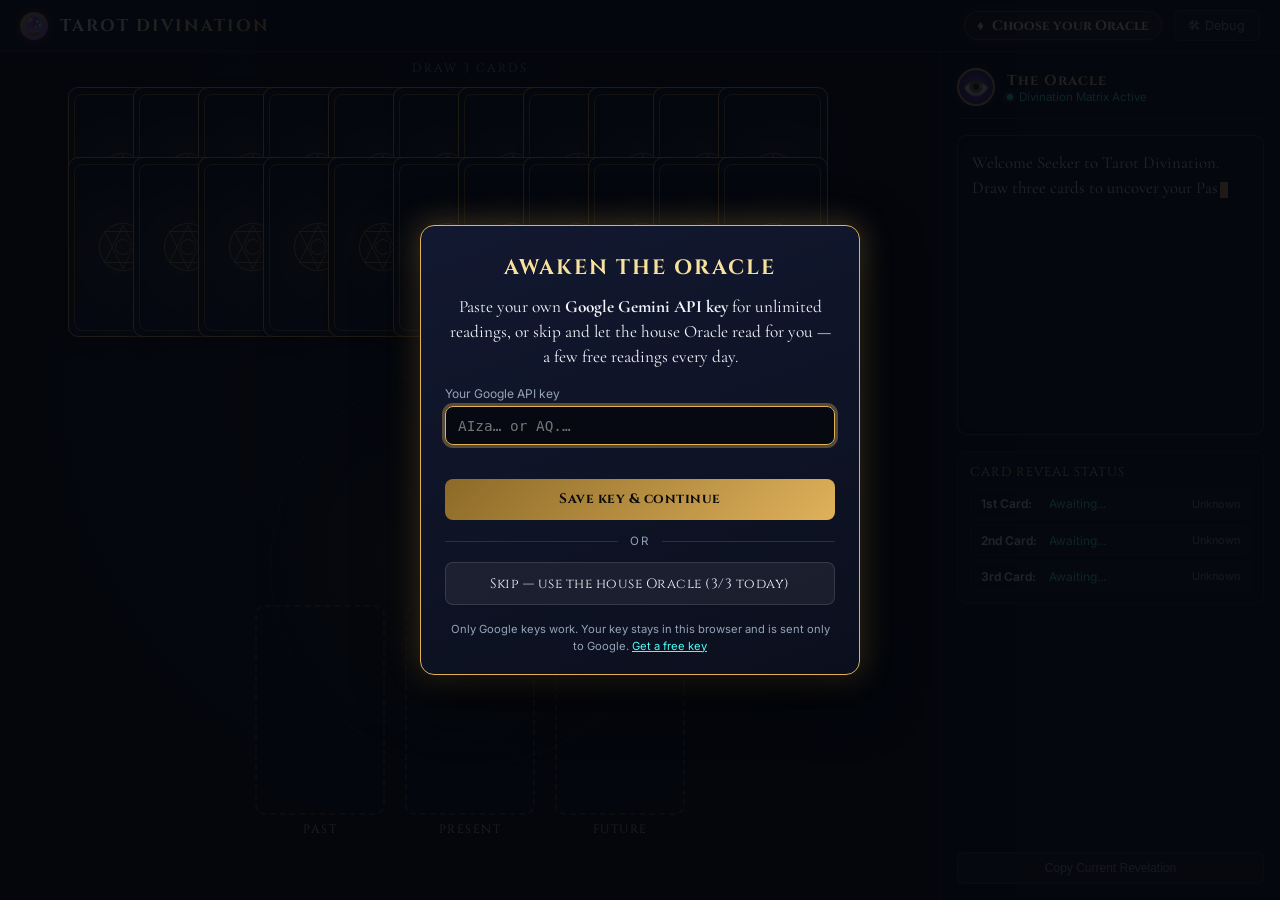
==== tarot/index.html @ 22882858 "v3.0: ask bar, tarot, systems rack" ====
<!DOCTYPE html>
<html lang="en">
<head>
  <meta charset="UTF-8">
  <meta name="viewport" content="width=device-width, initial-scale=1.0">
  <title>Tarot Divination</title>
  <meta name="description" content="A visual-first, cinematic single-player tarot reading web application with 3D card flips and live LLM oracle narration.">

  <!-- Fonts: loaded without blocking first paint (the old CSS @import chained behind the stylesheet) -->
  <link rel="preconnect" href="https://fonts.googleapis.com">
  <link rel="preconnect" href="https://fonts.gstatic.com" crossorigin>
  <link rel="stylesheet" media="print" onload="this.media='all'"
        href="https://fonts.googleapis.com/css2?family=Cinzel:wght@400;600;700&family=Cormorant+Garamond:ital,wght@0,400;0,600;1,400&family=Inter:wght@400;600;700&display=swap">
  <noscript><link rel="stylesheet" href="https://fonts.googleapis.com/css2?family=Cinzel:wght@400;600;700&family=Cormorant+Garamond:ital,wght@0,400;0,600;1,400&family=Inter:wght@400;600;700&display=swap"></noscript>

  <link rel="stylesheet" href="mystic-theme.css">
</head>
<body>

  <div class="app-viewport">

    <!-- ===================================================================
         Top Navigation Header
         (the debug menu button is injected here by debug-menu.js)
         =================================================================== -->
    <header class="top-header">
      <div class="brand-container">
        <img id="header-icon" class="brand-icon" src="assets/icon-tarot.png" alt="" width="28" height="28"
             onerror="this.style.display='none'; this.nextElementSibling.style.display='flex';">
        <div class="brand-icon" style="display:none;">🔮</div>
        <h1 class="brand-title">Tarot Divination</h1>
      </div>

      <div id="header-controls" class="header-controls">
        <button id="access-badge" class="chance-badge" type="button" title="Oracle access settings">
          <span id="access-badge-icon" aria-hidden="true">♦</span>
          <span id="access-badge-text">Choose your Oracle</span>
        </button>
      </div>
    </header>

    <!-- ===================================================================
         Main Split View: Game Stage & Oracle Dialogue Desk
         =================================================================== -->
    <main class="main-layout">

      <!-- Left Column: Interactive Altar & Game Stage -->
      <section id="game-stage-container" class="game-stage-container">

        <!-- Deck Reservoir -->
        <div class="deck-reservoir-section">
          <div id="deck-section-title" class="deck-section-title">DRAW 3 CARDS</div>
          <div id="deck-reservoir-grid" class="deck-reservoir-grid">
            <!-- Rendered dynamically by mystic-controller.js -->
          </div>
        </div>

        <!-- Center Playground (Stage Focus) -->
        <div id="playground-stage" class="playground-stage">
          <div class="playground-aura-ring"></div>

          <!-- Local Instant Description Bubble ($0 API Cost) -->
          <div id="card-desc-bubble" class="card-desc-bubble">
            <div id="bubble-card-name" class="bubble-card-name">The Magician</div>
            <div id="bubble-orientation" class="bubble-orientation">Upright</div>
            <div id="bubble-meaning" class="bubble-meaning">"Manifestation, willpower, mastery."</div>
          </div>
        </div>

        <!-- Timeline Dock (Past, Present, Future) -->
        <div class="timeline-dock-section">
          <div class="dock-slots-container">

            <div id="slot-past" class="dock-slot" data-label="Past">
              <div class="slot-label">Past</div>
            </div>

            <div id="slot-present" class="dock-slot" data-label="Present">
              <div class="slot-label">Present</div>
            </div>

            <div id="slot-future" class="dock-slot" data-label="Future">
              <div class="slot-label">Future</div>
            </div>

          </div>
        </div>

      </section>

      <!-- Right Column: Oracle Dialogue Desk (Visual Novel Side Panel) -->
      <aside class="oracle-sidebar">

        <div class="oracle-header">
          <img id="oracle-icon" class="oracle-avatar" src="assets/icon-oracle.png" alt="" width="38" height="38"
               onerror="this.style.display='none'; this.nextElementSibling.style.display='flex';">
          <div class="oracle-avatar" style="display:none;">👁️</div>
          <div class="oracle-speaker-info">
            <div class="oracle-name">The Oracle</div>
            <div class="oracle-status">
              <span class="status-dot"></span> Divination Matrix Active
            </div>
          </div>
        </div>

        <!-- Visual Novel Dialogue Window -->
        <div class="dialogue-box-container" title="Click to skip the typing">
          <div id="dialogue-text" class="dialogue-text" aria-live="polite">
            Welcome Seeker. Draw three cards to reveal your Past, Present, and Future timeline.
          </div>

          <div id="dialogue-loading-spinner" class="dialogue-loading-spinner" style="display: none;">
            <div class="spinner-icon"></div>
            <span>The Oracle is weaving your timeline...</span>
          </div>
        </div>

        <!-- 3-Card Reveal Status -->
        <div class="reveal-status-section">
          <div class="reveal-status-title">Card Reveal Status</div>
          <div id="reveal-status-list" class="reveal-status-list">
            <div class="reveal-status-item">
              <span class="reveal-label">1st Card:</span>
              <span id="reveal-1-status" class="reveal-value">Awaiting...</span>
              <span id="reveal-1-state" class="reveal-state">Unknown</span>
            </div>
            <div class="reveal-status-item">
              <span class="reveal-label">2nd Card:</span>
              <span id="reveal-2-status" class="reveal-value">Awaiting...</span>
              <span id="reveal-2-state" class="reveal-state">Unknown</span>
            </div>
            <div class="reveal-status-item">
              <span class="reveal-label">3rd Card:</span>
              <span id="reveal-3-status" class="reveal-value">Awaiting...</span>
              <span id="reveal-3-state" class="reveal-state">Unknown</span>
            </div>
          </div>
        </div>

        <!-- Footer Action Buttons -->
        <div class="sidebar-footer-controls">
          <button id="reread-btn" class="footer-action-btn" hidden>
            Read the Revelation Again
          </button>
          <button id="copy-revelation-btn" class="footer-action-btn">
            Copy Current Revelation
          </button>
        </div>

      </aside>

    </main>

  </div>

  <!-- ===================================================================
       Oracle Access prompt (own Google key, or skip to daily tokens)
       =================================================================== -->
  <div id="access-modal" class="access-modal" hidden role="dialog" aria-modal="true" aria-labelledby="access-title">
    <div class="access-card">
      <button id="access-close-btn" class="access-close" type="button" aria-label="Close" hidden>×</button>

      <h2 id="access-title" class="access-title">Awaken the Oracle</h2>
      <p id="access-reason" class="access-reason" hidden></p>
      <p class="access-lead">
        Paste your own <strong>Google Gemini API key</strong> for unlimited readings,
        or skip and let the house Oracle read for you — a few free readings every day.
      </p>

      <div id="access-saved-row" class="access-saved" hidden>
        <span id="access-saved-text"></span>
        <button id="access-forget-btn" class="access-link" type="button">Remove key</button>
      </div>

      <label class="access-label" for="access-key-input">Your Google API key</label>
      <input id="access-key-input" class="access-input" type="password" autocomplete="off"
             spellcheck="false" placeholder="AIza… or AQ.…" aria-describedby="access-key-msg">
      <div id="access-key-msg" class="access-msg" role="status"></div>

      <button id="access-save-btn" class="access-btn primary" type="button">Save key &amp; continue</button>

      <div class="access-or"><span>or</span></div>

      <button id="access-skip-btn" class="access-btn" type="button">
        <span id="access-skip-label">Skip — use the house Oracle</span>
      </button>
      <button id="access-local-btn" class="access-link center" type="button" hidden>Play without the AI Oracle (basic readings)</button>

      <p class="access-fine">
        Only Google keys work. Your key stays in this browser and is sent only to Google.
        <a href="https://aistudio.google.com/apikey" target="_blank" rel="noopener noreferrer">Get a free key</a>
      </p>
    </div>
  </div>

  <!-- The Seeker's question: pops up in the middle of the screen after the first card, then withdraws -->
  <div id="ask-overlay" class="ask-overlay" hidden>
  <section id="ask-panel" class="ask-panel" hidden aria-labelledby="ask-title">
    <div id="ask-title" class="ask-title">Whisper your question</div>
    <div id="ask-chips" class="ask-chips" role="radiogroup" aria-label="What is your question about?"></div>
    <div id="ask-hint" class="ask-hint">Choose the path your question follows.</div>
    <input id="ask-input" class="ask-input" type="text" autocomplete="off" spellcheck="false"
           placeholder="Optional: ask in your own words (any language)">
    <label class="ask-lang-row" for="ask-lang">
        <span>Reading language</span>
        <select id="ask-lang" class="ask-select"></select>
      </label>
      <div class="ask-actions">
      <span id="ask-count" class="ask-count" aria-hidden="true"></span>
      <button id="ask-skip" class="access-link" type="button">Skip: general reading</button>
      <button id="ask-submit" class="ask-submit" type="button" disabled>Ask the Oracle</button>
    </div>
  </section>
  </div>

  <!-- The full revelation: written across the middle of the screen; click to go back once it has been fully revealed -->
  <div id="revelation-overlay" class="revelation-overlay" hidden role="dialog" aria-modal="true" aria-labelledby="revelation-title" tabindex="-1">
    <div class="revelation-inner">
      <div id="revelation-title" class="revelation-title">The Oracle Speaks</div>
      <div id="revelation-cards" class="revelation-cards"></div>
      <div class="revelation-ornament" aria-hidden="true"><span></span><i>✦</i><span></span></div>
      <div id="revelation-scroll" class="revelation-scroll">
        <p id="revelation-text" class="revelation-text"></p>
      </div>
      <div id="revelation-note" class="revelation-note"></div>
      <div id="revelation-hint" class="revelation-hint" aria-live="polite">Click to go back</div>
    </div>
  </div>

  <!-- Load Module Scripts in Architectural Sequence -->
  <script src="config.js"></script>
  <script src="tarot-data.js"></script>
  <script src="backend.js"></script>
  <script src="oracle-access.js"></script>
  <script src="mystic-controller.js"></script>
  <!-- Debug menu: delete this line (and debug-menu.js) to remove it -->
  <script src="debug-menu.js"></script>
</body>
</html>
---- tarot/mystic-theme.css ----
/* ==========================================================================
   Mystic Tarot Matrix — Master Styling & Animation Architecture
   Visual-First Cosmic Glassmorphism & 3D Card Dynamics
   ========================================================================== */

:root {
  /* Color Palette */
  --bg-deep: #080a10;
  --bg-surface: #0e1220;
  --bg-card: rgba(18, 23, 40, 0.75);
  --gold-main: #dfb15b;
  --gold-light: #f7e19d;
  --gold-dark: #8c6a27;
  --gold-glow: rgba(223, 177, 91, 0.35);
  --cyan-neon: #4efaf5;
  --cyan-glow: rgba(78, 250, 245, 0.3);
  --purple-aura: #8b5cf6;
  --purple-glow: rgba(139, 92, 246, 0.3);
  --slate-border: rgba(255, 255, 255, 0.12);
  --text-main: #f1f5f9;
  --text-muted: #94a3b8;
  --danger: #ef4444;
  --success: #10b981;

  /* Typography */
  --font-title: 'Cinzel', serif;
  --font-novel: 'Cormorant Garamond', serif;
  --font-tech: 'Inter', sans-serif;

  /* Dimensions & Spacing */
  --card-width: 110px;
  --card-height: 180px;
  --card-radius: 10px;
  --header-height: 52px;

  /* Card sizes: hero = the card being revealed, dock = card resting in its slot */
  --hero-h: clamp(220px, 34vh, 340px);
  --hero-w: calc(var(--hero-h) * 0.611);
  --dock-w: 94px;
  --dock-h: 153px;

  /* Card-back ornament as one shared image (was an inline <svg> + drop-shadow per card) */
  --card-back-art: url("data:image/svg+xml;utf8,%3Csvg xmlns='http://www.w3.org/2000/svg' viewBox='0 0 100 100' fill='none' stroke='%23dfb15b' stroke-width='1.2'%3E%3Ccircle cx='50' cy='50' r='38'/%3E%3Cpolygon points='50,15 80,75 20,75'/%3E%3Cpolygon points='50,85 80,25 20,25'/%3E%3Ccircle cx='50' cy='50' r='12'/%3E%3C/svg%3E");
}

/* --------------------------------------------------------------------------
   Global Resets & Layout Baseline
   -------------------------------------------------------------------------- */

* {
  box-sizing: border-box;
  margin: 0;
  padding: 0;
  user-select: none;
  -webkit-user-select: none;
}

html, body {
  width: 100%;
  height: 100%;
  overflow-x: hidden;
  background-color: var(--bg-deep);
  color: var(--text-main);
  font-family: var(--font-tech);
}

/* Fixed backdrop on its own layer (background-attachment:fixed repainted on every scroll/frame) */
body::before {
  content: '';
  position: fixed;
  inset: 0;
  z-index: -1;
  pointer-events: none;
  background-image:
    radial-gradient(circle at 50% 15%, rgba(139, 92, 246, 0.15) 0%, transparent 60%),
    radial-gradient(circle at 85% 85%, rgba(78, 250, 245, 0.08) 0%, transparent 50%),
    radial-gradient(circle at 15% 75%, rgba(223, 177, 91, 0.08) 0%, transparent 50%);
}

body.modal-open .app-viewport { pointer-events: none; }

/* Custom Scrollbars */
::-webkit-scrollbar {
  width: 6px;
  height: 6px;
}
::-webkit-scrollbar-track {
  background: rgba(8, 10, 16, 0.8);
}
::-webkit-scrollbar-thumb {
  background: var(--gold-dark);
  border-radius: 3px;
}
::-webkit-scrollbar-thumb:hover {
  background: var(--gold-main);
}

/* --------------------------------------------------------------------------
   App Container & Header
   -------------------------------------------------------------------------- */

.app-viewport {
  display: flex;
  flex-direction: column;
  min-height: 100vh;
  position: relative;
}

.top-header {
  height: var(--header-height);
  padding: 0 1.25rem;
  background: rgba(12, 16, 28, 0.97);
  border-bottom: 1px solid var(--slate-border);
  display: flex;
  align-items: center;
  justify-content: space-between;
  position: sticky;
  top: 0;
  z-index: 1000;
}

.brand-container {
  display: flex;
  align-items: center;
  gap: 0.75rem;
}

.brand-icon {
  width: 28px;
  height: 28px;
  background: linear-gradient(135deg, var(--gold-main), var(--purple-aura));
  border-radius: 50%;
  display: flex;
  align-items: center;
  justify-content: center;
  box-shadow: 0 0 12px var(--gold-glow);
  font-size: 1.1rem;
}

.brand-title {
  font-family: var(--font-title);
  font-size: 1.05rem;
  font-weight: 700;
  letter-spacing: 2px;
  background: linear-gradient(90deg, #ffffff, var(--gold-light), var(--gold-main));
  -webkit-background-clip: text;
  -webkit-text-fill-color: transparent;
  text-transform: uppercase;
}

.header-controls {
  display: flex;
  align-items: center;
  gap: 0.75rem;
}

.chance-badge {
  display: flex;
  align-items: center;
  gap: 0.5rem;
  padding: 0.3rem 0.75rem;
  background: rgba(223, 177, 91, 0.1);
  border: 1px solid rgba(223, 177, 91, 0.3);
  border-radius: 20px;
  font-family: var(--font-title);
  font-size: 0.85rem;
  color: var(--gold-light);
  box-shadow: 0 0 10px rgba(223, 177, 91, 0.15);
  cursor: pointer;
  transition: background-color 0.2s ease, border-color 0.2s ease;
}

.chance-badge:hover { background: rgba(223, 177, 91, 0.2); border-color: var(--gold-main); }
.chance-badge:focus-visible { outline: 2px solid var(--cyan-neon); outline-offset: 2px; }
.chance-badge #access-badge-text { font-weight: 700; color: #ffffff; }
.chance-badge.is-empty { border-color: rgba(239, 68, 68, 0.6); background: rgba(239, 68, 68, 0.12); }

.btn-primary-mystic {
  background: linear-gradient(135deg, #8c6a27, #dfb15b);
  color: #000;
  font-family: var(--font-title);
  font-weight: 700;
  font-size: 0.8rem;
  letter-spacing: 1px;
  padding: 0.5rem 1.1rem;
  border: none;
  border-radius: 6px;
  cursor: pointer;
  transition: all 0.25s ease;
  box-shadow: 0 0 15px var(--gold-glow);
  display: inline-flex;
  align-items: center;
  gap: 0.5rem;
}

.btn-primary-mystic:hover:not(:disabled) {
  transform: translateY(-1.5px);
  box-shadow: 0 0 20px rgba(223, 177, 91, 0.6);
  filter: brightness(1.1);
}

.btn-primary-mystic:disabled {
  opacity: 0.5;
  cursor: not-allowed;
  filter: grayscale(0.8);
}

/* --------------------------------------------------------------------------
   Main Layout: Game Container & Oracle Dialogue Desk Split
   -------------------------------------------------------------------------- */

.main-layout {
  display: grid;
  grid-template-columns: 1fr 340px;
  flex: 1;
  height: calc(100vh - var(--header-height));
  position: relative;
  overflow: hidden;
}

@media (max-width: 1024px) {
  .main-layout {
    grid-template-columns: 1fr;
    grid-template-rows: 1fr auto;
    height: auto;
    overflow-y: auto;
  }
}

/* Left Column: Game Canvas & Altar */
.game-stage-container {
  display: grid;
  grid-template-rows: auto 1fr auto;
  grid-template-areas:
    "deck"
    "playground"
    "dock";
  padding: 0;
  position: relative;
  overflow: hidden;
  background: radial-gradient(circle at 50% 40%, rgba(30, 36, 64, 0.4) 0%, rgba(8, 10, 16, 0.9) 80%);
  contain: layout paint;
}

/* Reveal spotlight: dim the deck + dock with opacity (compositor-only).
   v1 blurred the entire stage with filter:blur(12px), which re-rasterised ~1M pixels per frame
   and also blurred the card being revealed. */
.deck-reservoir-section,
.timeline-dock-section { transition: opacity 0.45s ease; }

.game-stage-container.active-focus { pointer-events: none; }
.game-stage-container.active-focus .deck-reservoir-section,
.game-stage-container.active-focus .timeline-dock-section { opacity: 0.16; }

/* Deck Reservoir Area */
.deck-reservoir-section {
  grid-area: deck;
  display: flex;
  flex-direction: column;
  align-items: center;
  gap: 0.35rem;
  z-index: 10;
  padding-top: 0.5rem;
}

.deck-section-title {
  font-family: var(--font-title);
  font-size: 0.75rem;
  letter-spacing: 2px;
  color: var(--gold-light);
  text-transform: uppercase;
  opacity: 0.7;
}

.deck-reservoir-grid {
  display: flex;
  justify-content: center;
  padding: 0.35rem 0.75rem;
  width: 100%;
  max-width: 800px;
  flex-wrap: wrap;
}

.deck-card-wrapper {
  margin-left: -45px;
  margin-bottom: -110px;
  transition: transform 0.3s cubic-bezier(0.175, 0.885, 0.32, 1.275), opacity 0.3s ease;
  cursor: pointer;
  position: relative;
  outline: none;
}

.deck-card-wrapper:hover,
.deck-card-wrapper:focus-visible {
  transform: translateY(-18px) scale(1.08) rotateZ(-2deg);
  z-index: 100 !important;
}

.deck-card-wrapper.used { opacity: 0.3; pointer-events: none; }

/* Deck cards are flat (face-down only): no 3D context, no SVG node, no filter per card */
.deck-card {
  position: relative;
  width: var(--card-width);
  height: var(--card-height);
  border-radius: var(--card-radius);
  border: 1px solid var(--gold-main);
  background: linear-gradient(145deg, #0b0f1d, #182038);
  box-shadow: 0 4px 12px rgba(0, 0, 0, 0.55);
}

.deck-card::before {
  content: '';
  position: absolute;
  inset: 3% 5%;
  border: 1px solid var(--gold-dark);
  border-radius: 8px;
  background: var(--card-back-art) center / 65% no-repeat,
              radial-gradient(circle, rgba(223, 177, 91, 0.15) 0%, transparent 70%);
}

/* Center Playground (The Altar Stage) */
.playground-stage {
  grid-area: playground;
  display: flex;
  flex-direction: column;
  align-items: center;
  justify-content: center;
  position: relative;
  z-index: 5;
  min-height: 0;
}

.playground-aura-ring {
  position: absolute;
  width: 400px;
  height: 400px;
  border-radius: 50%;
  background: radial-gradient(circle, rgba(223, 177, 91, 0.25) 0%, rgba(223, 177, 91, 0.08) 40%, transparent 70%);
  border: 1px dashed rgba(223, 177, 91, 0.3);
  animation: pulseGlow 4s infinite ease-in-out;
  pointer-events: none;
  z-index: 1;
  will-change: transform, opacity;
}

@keyframes pulseGlow {
  0%, 100% { transform: scale(1); opacity: 0.4; }
  50% { transform: scale(1.1); opacity: 0.85; }
}

/* Floating Local Description Bubble */
.card-desc-bubble {
  position: absolute;
  bottom: 0;
  background: rgba(14, 18, 32, 0.97);
  border: 1px solid var(--gold-main);
  box-shadow: 0 10px 25px rgba(0, 0, 0, 0.6), 0 0 15px var(--gold-glow);
  padding: 0.75rem 1.25rem;
  border-radius: 10px;
  max-width: 420px;
  text-align: center;
  opacity: 0;
  transform: translateY(20px);
  transition: opacity 0.4s ease, transform 0.4s ease;
  z-index: 50;
  pointer-events: none;
}

.card-desc-bubble.show {
  opacity: 1;
  transform: translateY(0);
}

.bubble-card-name {
  font-family: var(--font-title);
  font-size: 1rem;
  color: var(--gold-light);
  margin-bottom: 0.25rem;
  letter-spacing: 1px;
}

.bubble-orientation {
  font-size: 0.7rem;
  text-transform: uppercase;
  letter-spacing: 1.5px;
  color: var(--cyan-neon);
  margin-bottom: 0.4rem;
}

.bubble-meaning {
  font-family: var(--font-novel);
  font-size: 1.05rem;
  line-height: 1.35;
  color: var(--text-main);
  font-style: italic;
}

/* Timeline Dock (Past, Present, Future) */
.timeline-dock-section {
  position: absolute;
  bottom: 10%;
  left: 50%;
  transform: translateX(-50%);
  display: flex;
  flex-direction: column;
  align-items: center;
  gap: 0.5rem;
  z-index: 10;
}

.dock-slots-container {
  display: flex;
  justify-content: center;
  gap: 1.25rem;
}

.dock-slot {
  width: 130px;
  height: 210px;
  border: 2px dashed rgba(223, 177, 91, 0.3);
  border-radius: var(--card-radius);
  background: rgba(14, 18, 32, 0.4);
  display: flex;
  flex-direction: column;
  align-items: center;
  justify-content: flex-start;
  padding-top: 0.5rem;
  position: relative;
  transition: border-color 0.3s ease, background-color 0.3s ease, box-shadow 0.3s ease;
  overflow: visible;
}

.dock-slot.active-slot {
  border-color: var(--gold-main);
  box-shadow: 0 0 15px var(--gold-glow);
  background: rgba(223, 177, 91, 0.05);
}

.dock-slot.filled-slot {
  border-style: solid;
  border-color: rgba(255, 255, 255, 0.2);
  background: transparent;
}

.slot-label {
  position: absolute;
  bottom: -24px;
  font-family: var(--font-title);
  font-size: 0.75rem;
  letter-spacing: 1.5px;
  color: var(--gold-light);
  text-transform: uppercase;
}

.dock-orientation-label {
  font-family: var(--font-tech);
  font-size: 0.7rem;
  color: var(--cyan-neon);
  text-align: center;
  margin-top: 0.25rem;
  letter-spacing: 0.5px;
}

.reset-spread-btn {
  position: absolute;
  top: 35%;
  left: 50%;
  transform: translate(-50%, -50%);
  background: rgba(223, 177, 91, 0.15);
  border: 1px solid var(--gold-main);
  color: var(--gold-light);
  font-family: var(--font-title);
  font-size: 0.85rem;
  letter-spacing: 1px;
  padding: 0.6rem 1.5rem;
  border-radius: 6px;
  cursor: pointer;
  transition: background-color 0.25s ease, color 0.25s ease, box-shadow 0.25s ease;
  z-index: 20;
}

.reset-spread-btn:hover {
  background: var(--gold-main);
  color: #000;
  box-shadow: 0 0 15px var(--gold-glow);
}

/* --------------------------------------------------------------------------
   3D Card Dynamics & Rendering
   -------------------------------------------------------------------------- */

.tarot-card-3d {
  width: var(--card-width);
  height: var(--card-height);
  perspective: 1200px;
  position: relative;
}

/* The card being revealed: centred in the stage, larger than a deck card.
   It is moved with transform only (see flyFrom/flyTo in mystic-controller.js). */
.tarot-card-3d.hero {
  position: absolute;
  left: 50%;
  top: 50%;
  width: var(--hero-w);
  height: var(--hero-h);
  margin: calc(var(--hero-h) / -2) 0 0 calc(var(--hero-w) / -2);
  z-index: 500;
  will-change: transform;
}

.tarot-card-3d.docked {
  width: var(--dock-w);
  height: var(--dock-h);
}

.card-inner {
  width: 100%;
  height: 100%;
  position: relative;
  transform-style: preserve-3d;
  transition: transform 1.2s cubic-bezier(0.34, 1.56, 0.64, 1);
  border-radius: var(--card-radius);
  box-shadow: 0 6px 16px rgba(0, 0, 0, 0.55);
}

.tarot-card-3d.flipped .card-inner {
  transform: rotateY(180deg);
}

.card-face {
  position: absolute;
  top: 0;
  left: 0;
  width: 100%;
  height: 100%;
  backface-visibility: hidden;
  -webkit-backface-visibility: hidden;
  border-radius: var(--card-radius);
  overflow: hidden;
  border: 1px solid var(--gold-main);
}

/* Card Back Design */
.card-back {
  background: linear-gradient(145deg, #0b0f1d, #182038);
  display: flex;
  align-items: center;
  justify-content: center;
}

.card-back-pattern {
  width: 90%;
  height: 94%;
  border: 1px solid var(--gold-dark);
  border-radius: 8px;
  background: var(--card-back-art) center / 65% no-repeat,
              radial-gradient(circle, rgba(223, 177, 91, 0.15) 0%, transparent 70%);
}

/* Card Front Design */
.card-front {
  transform: rotateY(180deg);
  background: #0e1220;
  display: flex;
  flex-direction: column;
}

.card-front-content {
  width: 100%;
  height: 100%;
  display: flex;
  flex-direction: column;
  position: relative;
}

.card-image-container {
  width: 100%;
  height: 100%;
  position: relative;
  overflow: hidden;
  display: flex;
  align-items: center;
  justify-content: center;
  background: #080a10;
}

.card-img {
  width: 100%;
  height: 100%;
  object-fit: cover;
}

/* Neon Vector Fallback Card Graphic */
.vector-card-fallback {
  width: 100%;
  height: 100%;
  display: flex;
  flex-direction: column;
  align-items: center;
  justify-content: space-between;
  padding: 0.65rem 0.4rem;
  background: radial-gradient(circle at 50% 30%, rgba(27, 34, 60, 1) 0%, rgba(10, 13, 23, 1) 100%);
  border: 2px solid var(--gold-dark);
  position: relative;
}

.vector-suit-icon {
  font-size: 1.8rem;
}

.vector-card-title {
  font-family: var(--font-title);
  font-size: 0.75rem;
  font-weight: 700;
  color: var(--gold-light);
  text-align: center;
  letter-spacing: 0.5px;
  line-height: 1.2;
  text-transform: uppercase;
}

.vector-element-badge {
  font-size: 0.65rem;
  color: var(--cyan-neon);
  text-transform: uppercase;
  letter-spacing: 1px;
}

/* Placeholder cards print their own name; keep only the orientation tag from the overlay */
.has-fallback .card-title-text { display: none; }
.has-fallback .vector-card-fallback { padding-bottom: 1.5rem; }

.card-title-overlay {
  position: absolute;
  bottom: 0;
  width: 100%;
  background: linear-gradient(to top, rgba(8, 10, 16, 0.95), transparent);
  padding: 0.5rem 0.25rem;
  text-align: center;
}

.card-title-text {
  font-family: var(--font-title);
  font-size: 0.7rem;
  color: #ffffff;
  letter-spacing: 0.5px;
  text-shadow: 0 2px 4px rgba(0, 0, 0, 0.9);
}

.orientation-tag {
  font-size: 0.6rem;
  font-weight: 700;
  text-transform: uppercase;
  color: var(--gold-main);
}

/* --------------------------------------------------------------------------
   Right Column: Oracle Dialogue Desk (Visual Novel Side Panel)
   -------------------------------------------------------------------------- */

.oracle-sidebar {
  background: rgb(10, 13, 24);
  border-left: 1px solid var(--slate-border);
  display: flex;
  flex-direction: column;
  padding: 1rem;
  gap: 1rem;
  overflow: hidden;
  position: relative;
  contain: layout paint;
}

.oracle-header {
  display: flex;
  align-items: center;
  gap: 0.75rem;
  padding-bottom: 0.75rem;
  border-bottom: 1px solid rgba(223, 177, 91, 0.2);
}

.oracle-avatar {
  width: 38px;
  height: 38px;
  border-radius: 50%;
  background: radial-gradient(circle, var(--purple-aura), #1e1b4b);
  border: 2px solid var(--gold-main);
  display: flex;
  align-items: center;
  justify-content: center;
  font-size: 1.4rem;
  box-shadow: 0 0 12px var(--purple-glow);
}

.oracle-speaker-info {
  display: flex;
  flex-direction: column;
}

.oracle-name {
  font-family: var(--font-title);
  font-size: 0.9rem;
  font-weight: 700;
  color: var(--gold-light);
  letter-spacing: 1px;
}

.oracle-status {
  font-size: 0.72rem;
  color: var(--cyan-neon);
  display: flex;
  align-items: center;
  gap: 0.35rem;
}

.status-dot {
  width: 6px;
  height: 6px;
  background: var(--cyan-neon);
  border-radius: 50%;
  box-shadow: 0 0 6px var(--cyan-neon);
  animation: pulseDot 2s infinite;
}

@keyframes pulseDot {
  0%, 100% { opacity: 0.3; }
  50% { opacity: 1; }
}

/* Visual Novel Dialogue Box */
.dialogue-box-container {
  background: rgba(18, 23, 40, 0.7);
  border: 1px solid rgba(223, 177, 91, 0.3);
  border-radius: 10px;
  padding: 0.85rem;
  flex: 1;
  min-height: 0;
  max-height: 300px;
  overflow-y: auto;
  display: flex;
  flex-direction: column;
  position: relative;
  box-shadow: inset 0 0 20px rgba(0, 0, 0, 0.5);
  overscroll-behavior: contain;
  cursor: pointer;
  contain: content;
}

.dialogue-text {
  font-family: var(--font-novel);
  font-size: 1.05rem;
  line-height: 1.5;
  color: var(--text-main);
  flex: 1;
  white-space: pre-wrap;
}

.typewriter-cursor {
  display: inline-block;
  width: 8px;
  height: 16px;
  background: var(--gold-main);
  margin-left: 2px;
  animation: blinkCursor 0.8s infinite;
  vertical-align: middle;
}

@keyframes blinkCursor {
  0%, 100% { opacity: 1; }
  50% { opacity: 0; }
}

.dialogue-loading-spinner {
  display: flex;
  align-items: center;
  gap: 0.75rem;
  color: var(--gold-light);
  font-family: var(--font-title);
  font-size: 0.85rem;
  margin-top: 1rem;
}

.spinner-icon {
  width: 20px;
  height: 20px;
  border: 2px solid rgba(223, 177, 91, 0.2);
  border-top-color: var(--gold-main);
  border-radius: 50%;
  animation: spin 1s linear infinite;
}

@keyframes spin {
  to { transform: rotate(360deg); }
}

/* Collection & Event Progression Economy */
.reveal-status-section {
  background: rgba(14, 18, 32, 0.8);
  border: 1px solid var(--slate-border);
  border-radius: 10px;
  padding: 0.75rem;
  display: flex;
  flex-direction: column;
  gap: 0.5rem;
}

.reveal-status-title {
  font-family: var(--font-title);
  font-size: 0.8rem;
  color: var(--gold-light);
  letter-spacing: 1px;
  text-transform: uppercase;
}

.reveal-status-list {
  display: flex;
  flex-direction: column;
  gap: 0.4rem;
}

.reveal-status-item {
  display: flex;
  align-items: center;
  gap: 0.5rem;
  padding: 0.4rem 0.6rem;
  background: rgba(255, 255, 255, 0.03);
  border: 1px solid rgba(255, 255, 255, 0.08);
  border-radius: 6px;
  font-size: 0.75rem;
}

.reveal-label {
  font-weight: 600;
  color: var(--text-main);
  min-width: 60px;
}

.reveal-value {
  color: var(--cyan-neon);
  flex: 1;
}

.reveal-state {
  font-size: 0.68rem;
  color: var(--text-muted);
}

.reveal-state.revealed {
  color: var(--success);
}

.daily-limit-text {
  font-family: var(--font-tech);
  font-size: 0.78rem;
  color: var(--text-muted);
  padding: 0.3rem 0.75rem;
  white-space: nowrap;
}

/* Reading History & Export Bar */
.sidebar-footer-controls {
  margin-top: auto;
  display: flex;
  gap: 0.5rem;
}

.footer-action-btn {
  flex: 1;
  background: rgba(255, 255, 255, 0.05);
  border: 1px solid var(--slate-border);
  color: var(--text-muted);
  padding: 0.5rem;
  border-radius: 6px;
  font-size: 0.75rem;
  cursor: pointer;
  transition: background-color 0.2s ease, color 0.2s ease, border-color 0.2s ease;
  text-align: center;
}

.footer-action-btn:hover {
  background: rgba(255, 255, 255, 0.1);
  color: var(--text-main);
  border-color: var(--gold-main);
}

/* --------------------------------------------------------------------------
   Oracle Access prompt (own Google key / skip to daily tokens)
   -------------------------------------------------------------------------- */

.access-modal {
  position: fixed;
  inset: 0;
  z-index: 3000;
  display: flex;
  align-items: center;
  justify-content: center;
  padding: 1rem;
  background: rgba(4, 6, 12, 0.88);
  overflow-y: auto;
}

.access-modal[hidden], .access-modal [hidden] { display: none !important; }

.access-card {
  position: relative;
  width: 100%;
  max-width: 440px;
  margin: auto;
  padding: 1.75rem 1.5rem 1.25rem;
  background: linear-gradient(160deg, #121830, #0b0f1d);
  border: 1px solid var(--gold-main);
  border-radius: 14px;
  box-shadow: 0 20px 60px rgba(0, 0, 0, 0.7), 0 0 30px var(--gold-glow);
  user-select: text;
  -webkit-user-select: text;
}

.access-card * { user-select: text; -webkit-user-select: text; }

.access-title {
  font-family: var(--font-title);
  font-size: 1.3rem;
  letter-spacing: 2px;
  text-align: center;
  color: var(--gold-light);
  margin-bottom: 0.75rem;
  text-transform: uppercase;
}

.access-lead {
  font-family: var(--font-novel);
  font-size: 1.08rem;
  line-height: 1.45;
  color: var(--text-main);
  text-align: center;
  margin-bottom: 1.1rem;
}

.access-reason {
  background: rgba(239, 68, 68, 0.12);
  border: 1px solid rgba(239, 68, 68, 0.45);
  color: #fecaca;
  border-radius: 8px;
  padding: 0.55rem 0.75rem;
  font-size: 0.82rem;
  margin-bottom: 0.9rem;
  text-align: center;
}

.access-saved {
  display: flex;
  align-items: center;
  justify-content: space-between;
  gap: 0.75rem;
  font-size: 0.78rem;
  color: var(--success);
  margin-bottom: 0.75rem;
}

.access-label {
  display: block;
  font-size: 0.75rem;
  color: var(--text-muted);
  margin-bottom: 0.3rem;
}

.access-input {
  width: 100%;
  padding: 0.65rem 0.75rem;
  background: rgba(6, 8, 15, 0.85);
  border: 1px solid rgba(255, 255, 255, 0.18);
  border-radius: 8px;
  color: #fff;
  font-family: monospace;
  font-size: 0.9rem;
  outline: none;
}

.access-input:focus { border-color: var(--gold-main); box-shadow: 0 0 0 3px var(--gold-glow); }

.access-msg { min-height: 1.3rem; font-size: 0.78rem; margin: 0.35rem 0 0.5rem; color: var(--text-muted); }
.access-msg.is-error { color: #fca5a5; }

.access-btn {
  display: block;
  width: 100%;
  padding: 0.7rem 1rem;
  background: rgba(255, 255, 255, 0.06);
  border: 1px solid var(--slate-border);
  border-radius: 8px;
  color: var(--text-main);
  font-family: var(--font-title);
  font-size: 0.85rem;
  letter-spacing: 0.5px;
  cursor: pointer;
  transition: background-color 0.2s ease, border-color 0.2s ease, filter 0.2s ease;
}

.access-btn:hover:not(:disabled) { background: rgba(255, 255, 255, 0.12); border-color: var(--gold-main); }
.access-btn:focus-visible, .access-link:focus-visible, .access-close:focus-visible { outline: 2px solid var(--cyan-neon); outline-offset: 2px; }
.access-btn:disabled { opacity: 0.5; cursor: not-allowed; }

.access-btn.primary {
  background: linear-gradient(135deg, #8c6a27, #dfb15b);
  color: #0a0a0a;
  font-weight: 700;
  border: none;
}

.access-btn.primary:hover:not(:disabled) { background: linear-gradient(135deg, #8c6a27, #dfb15b); filter: brightness(1.12); }

.access-or {
  display: flex;
  align-items: center;
  gap: 0.75rem;
  margin: 0.9rem 0;
  color: var(--text-muted);
  font-size: 0.72rem;
  text-transform: uppercase;
  letter-spacing: 2px;
}

.access-or::before, .access-or::after { content: ''; flex: 1; height: 1px; background: rgba(255, 255, 255, 0.12); }

.access-link {
  background: none;
  border: none;
  color: var(--cyan-neon);
  font-size: 0.78rem;
  cursor: pointer;
  text-decoration: underline;
  padding: 0.2rem;
}

.access-link.center { display: block; margin: 0.75rem auto 0; }

.access-fine { margin-top: 1rem; font-size: 0.7rem; line-height: 1.5; color: var(--text-muted); text-align: center; }
.access-fine a { color: var(--cyan-neon); }

.access-close {
  position: absolute;
  top: 0.5rem;
  right: 0.75rem;
  background: none;
  border: none;
  color: var(--text-muted);
  font-size: 1.6rem;
  line-height: 1;
  cursor: pointer;
}

.access-close:hover { color: var(--text-main); }

/* --------------------------------------------------------------------------
   Accessibility: honour "reduce motion"
   -------------------------------------------------------------------------- */

@media (prefers-reduced-motion: reduce) {
  .playground-aura-ring, .status-dot, .typewriter-cursor { animation: none; }
  .card-inner { transition-duration: 0.01s; }
  .deck-card-wrapper { transition: opacity 0.2s ease; }
  .ask-overlay, .ask-panel { transition: none; }
}

/* --------------------------------------------------------------------------
   The Seeker's question panel (sidebar, after the first card)
   -------------------------------------------------------------------------- */

/* Centered pop-up: fades/scales in, withdraws after the Seeker answers */
.ask-overlay {
  position: fixed;
  inset: 0;
  z-index: 2500;
  display: flex;
  align-items: center;
  justify-content: center;
  padding: 1rem;
  background: rgba(4, 6, 12, 0.6);
  opacity: 0;
  transition: opacity 0.3s ease;
  overflow-y: auto;
}

.ask-overlay[hidden] { display: none; }
.ask-overlay.show { opacity: 1; }

.ask-panel {
  width: 100%;
  max-width: 430px;
  margin: auto;
  background: linear-gradient(160deg, #141a34, #0b0f1d);
  border: 1px solid var(--gold-main);
  border-radius: 14px;
  padding: 1.25rem 1.25rem 1rem;
  display: flex;
  flex-direction: column;
  gap: 0.65rem;
  box-shadow: 0 20px 60px rgba(0, 0, 0, 0.7), 0 0 30px var(--gold-glow);
  transform: translateY(18px) scale(0.94);
  transition: transform 0.35s cubic-bezier(0.22, 1, 0.36, 1);
}

.ask-overlay.show .ask-panel { transform: none; }
.ask-overlay:not(.show) .ask-panel { transform: translateY(-14px) scale(0.96); }

.ask-title {
  font-family: var(--font-title);
  font-size: 1rem;
  text-align: center;
  letter-spacing: 2px;
  text-transform: uppercase;
  color: var(--gold-light);
}

.ask-chips { display: flex; flex-direction: column; gap: 0.35rem; }

.ask-chip {
  display: flex;
  align-items: center;
  gap: 0.6rem;
  padding: 0.65rem 0.8rem;
  background: rgba(255, 255, 255, 0.05);
  border: 1px solid var(--slate-border);
  border-radius: 8px;
  color: var(--text-main);
  font-family: var(--font-title);
  font-size: 0.88rem;
  text-align: left;
  cursor: pointer;
  transition: background-color 0.2s ease, border-color 0.2s ease;
}

.ask-chip:hover { background: rgba(255, 255, 255, 0.1); border-color: var(--gold-main); }
.ask-chip:focus-visible, .ask-input:focus-visible, .ask-submit:focus-visible { outline: 2px solid var(--cyan-neon); outline-offset: 2px; }
.ask-chip[aria-checked="true"] { background: rgba(223, 177, 91, 0.18); border-color: var(--gold-main); color: var(--gold-light); }
.ask-chip-icon { width: 1.1rem; text-align: center; color: var(--gold-main); }

.ask-hint { min-height: 2.8em; font-size: 0.8rem; line-height: 1.4; color: var(--text-muted); }

.ask-input {
  width: 100%;
  padding: 0.65rem 0.8rem;
  background: rgba(6, 8, 15, 0.85);
  border: 1px solid rgba(255, 255, 255, 0.18);
  border-radius: 8px;
  color: #fff;
  font-family: var(--font-tech);
  font-size: 0.9rem;
  user-select: text;
  -webkit-user-select: text;
}

.ask-actions { display: flex; align-items: center; gap: 0.6rem; }
.ask-actions .access-link, .ask-submit { white-space: nowrap; }
.ask-count { font-size: 0.68rem; color: var(--text-muted); margin-right: auto; }

.ask-submit {
  padding: 0.5rem 0.9rem;
  background: linear-gradient(135deg, #8c6a27, #dfb15b);
  border: none;
  border-radius: 8px;
  color: #0a0a0a;
  font-family: var(--font-title);
  font-size: 0.78rem;
  font-weight: 700;
  cursor: pointer;
}

.ask-submit:disabled { opacity: 0.4; cursor: not-allowed; }

/* While the Seeker is asking: lock + dim only the deck (the docked card stays visible) */
.game-stage-container.awaiting-question { pointer-events: none; }
.game-stage-container.awaiting-question .deck-reservoir-section { opacity: 0.35; }


/* --------------------------------------------------------------------------
   Revelation: the Oracle's words, written across the middle of the screen
   -------------------------------------------------------------------------- */

.revelation-overlay {
  position: fixed;
  inset: 0;
  z-index: 2800;
  display: flex;
  align-items: center;
  justify-content: center;
  padding: 1.5rem;
  background:
    radial-gradient(ellipse at 50% 42%, rgba(223, 177, 91, 0.13) 0%, rgba(223, 177, 91, 0) 55%),
    rgba(2, 3, 8, 0.96);
  opacity: 0;
  transition: opacity 0.7s ease;
  cursor: pointer;
  outline: none;
  user-select: none;
}

.revelation-overlay[hidden] { display: none; }
.revelation-overlay.show { opacity: 1; }

.revelation-inner {
  width: 100%;
  max-width: 780px;
  display: flex;
  flex-direction: column;
  align-items: center;
  gap: 0.9rem;
  text-align: center;
  transform: translateY(14px);
  transition: transform 0.9s cubic-bezier(0.22, 1, 0.36, 1);
}

.revelation-overlay.show .revelation-inner { transform: none; }

.revelation-title {
  font-family: var(--font-title);
  font-size: 0.95rem;
  letter-spacing: 6px;
  text-transform: uppercase;
  color: var(--gold-main);
  text-shadow: 0 0 14px var(--gold-glow);
}

.revelation-cards {
  display: flex;
  flex-wrap: wrap;
  justify-content: center;
  gap: 0.4rem 1.4rem;
  font-family: var(--font-title);
  font-size: 0.72rem;
  letter-spacing: 1px;
  color: var(--text-muted);
}

.revelation-cards b { color: var(--gold-light); font-weight: 600; }

.revelation-ornament { display: flex; align-items: center; gap: 0.8rem; width: min(360px, 70%); color: var(--gold-main); }
.revelation-ornament span { flex: 1; height: 1px; background: linear-gradient(90deg, transparent, var(--gold-dark), transparent); }
.revelation-ornament i { font-style: normal; font-size: 0.8rem; }

.revelation-scroll {
  width: 100%;
  max-height: 52vh;
  overflow-y: auto;
  padding: 0.25rem 0.5rem;
  scrollbar-width: thin;
  scrollbar-color: var(--gold-dark) transparent;
}

.revelation-text {
  font-family: var(--font-novel), 'Noto Serif SC', 'Songti SC', 'SimSun', serif;
  font-size: clamp(1.2rem, 2.3vw, 1.75rem);
  line-height: 1.75;
  color: #f7edd3;
  white-space: pre-wrap;
  text-shadow: 0 0 22px rgba(223, 177, 91, 0.35), 0 1px 2px rgba(0, 0, 0, 0.8);
}

.revelation-text.is-loading {
  font-style: italic;
  color: var(--gold-main);
  animation: revelationWait 2.2s ease-in-out infinite;
}

@keyframes revelationWait { 0%, 100% { opacity: 0.35; } 50% { opacity: 1; } }

.revelation-note { min-height: 1em; font-size: 0.75rem; color: var(--text-muted); max-width: 520px; }

.revelation-hint {
  font-family: var(--font-title);
  font-size: 0.8rem;
  letter-spacing: 4px;
  text-transform: uppercase;
  color: var(--gold-light);
  opacity: 0;
  transition: opacity 0.8s ease;
}

.revelation-hint.show { opacity: 1; animation: revelationWait 2.4s ease-in-out 0.8s infinite; }

.footer-action-btn[hidden] { display: none; }

.ask-lang-row { display: flex; align-items: center; justify-content: space-between; gap: 0.75rem; font-size: 0.8rem; color: var(--text-muted); }

.ask-select {
  background: rgba(6, 8, 15, 0.85);
  border: 1px solid rgba(255, 255, 255, 0.18);
  border-radius: 8px;
  color: #fff;
  padding: 0.45rem 0.6rem;
  font-family: var(--font-tech);
  font-size: 0.85rem;
  cursor: pointer;
}

.ask-select:focus-visible { outline: 2px solid var(--cyan-neon); outline-offset: 2px; }

@media (prefers-reduced-motion: reduce) {
  .revelation-overlay, .revelation-inner, .revelation-hint { transition: none; }
  .revelation-text.is-loading, .revelation-hint.show { animation: none; }
}
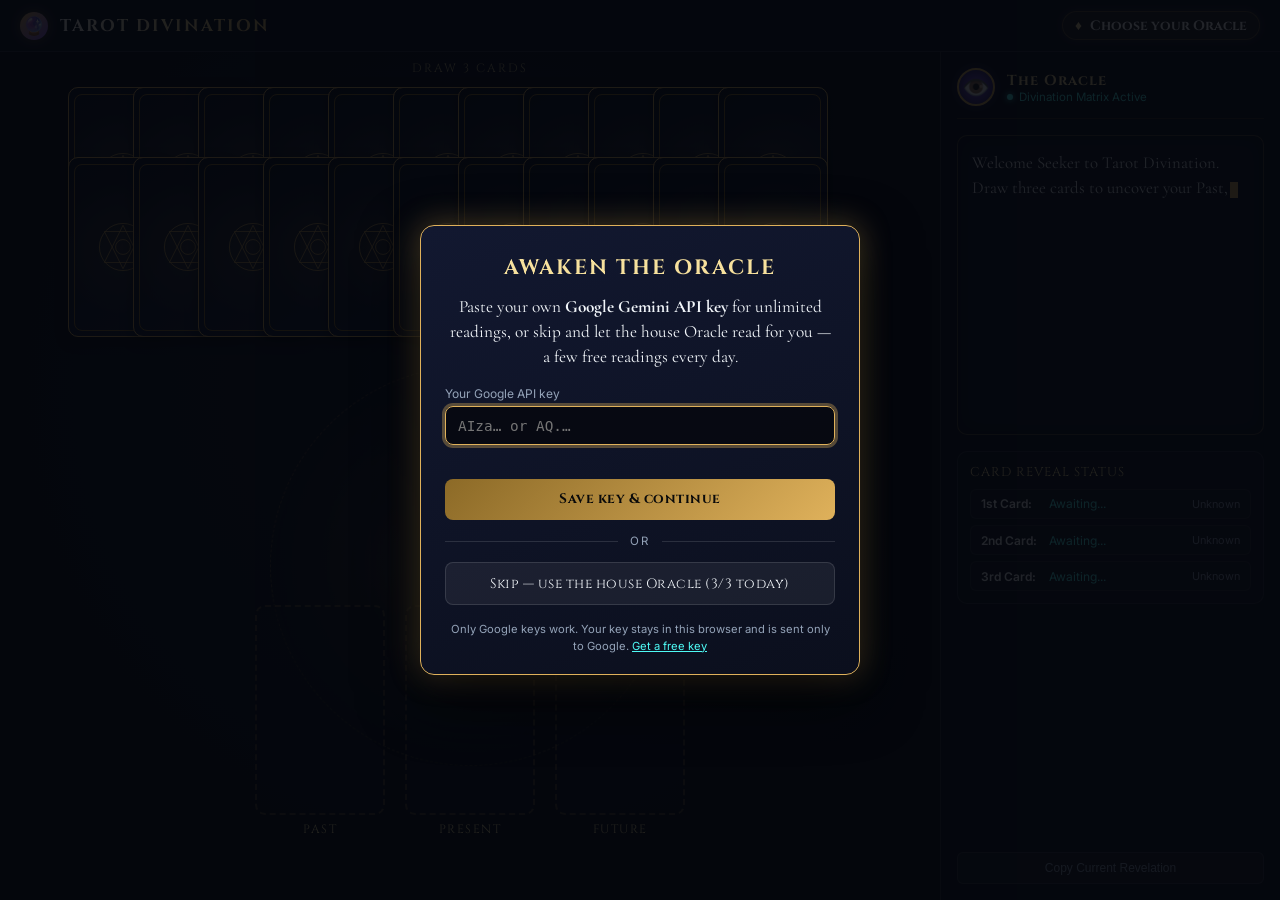
==== commit 5fe0dbf3: "v2.1: tarot 0.9 beta, tarot key routing, chips without AI calls, v2.0 history" ====
--- a/tarot/index.html
+++ b/tarot/index.html
@@ -3,7 +3,7 @@
 <head>
   <meta charset="UTF-8">
   <meta name="viewport" content="width=device-width, initial-scale=1.0">
-  <title>Tarot Divination</title>
+  <title>Tarot Divination (beta)</title>
   <meta name="description" content="A visual-first, cinematic single-player tarot reading web application with 3D card flips and live LLM oracle narration.">
 
   <!-- Fonts: loaded without blocking first paint (the old CSS @import chained behind the stylesheet) -->
@@ -28,7 +28,7 @@
         <img id="header-icon" class="brand-icon" src="assets/icon-tarot.png" alt="" width="28" height="28"
              onerror="this.style.display='none'; this.nextElementSibling.style.display='flex';">
         <div class="brand-icon" style="display:none;">🔮</div>
-        <h1 class="brand-title">Tarot Divination</h1>
+        <h1 class="brand-title">Tarot Divination<sup class="beta-tm" title="Beta version">beta</sup></h1>
       </div>
 
       <div id="header-controls" class="header-controls">
--- a/tarot/mystic-theme.css
+++ b/tarot/mystic-theme.css
@@ -1300,3 +1300,19 @@
   .revelation-overlay, .revelation-inner, .revelation-hint { transition: none; }
   .revelation-text.is-loading, .revelation-hint.show { animation: none; }
 }
+
+
+/* beta mark: reads like a small trademark symbol next to the title */
+.beta-tm {
+  display: inline-block;
+  margin-left: .35em;
+  vertical-align: super;
+  font-family: var(--font-tech, inherit);
+  font-size: .42em;
+  font-weight: 700;
+  letter-spacing: .12em;
+  text-transform: uppercase;
+  line-height: 1;
+  color: var(--gold-light, #f6e3b4);
+  opacity: .85;
+}
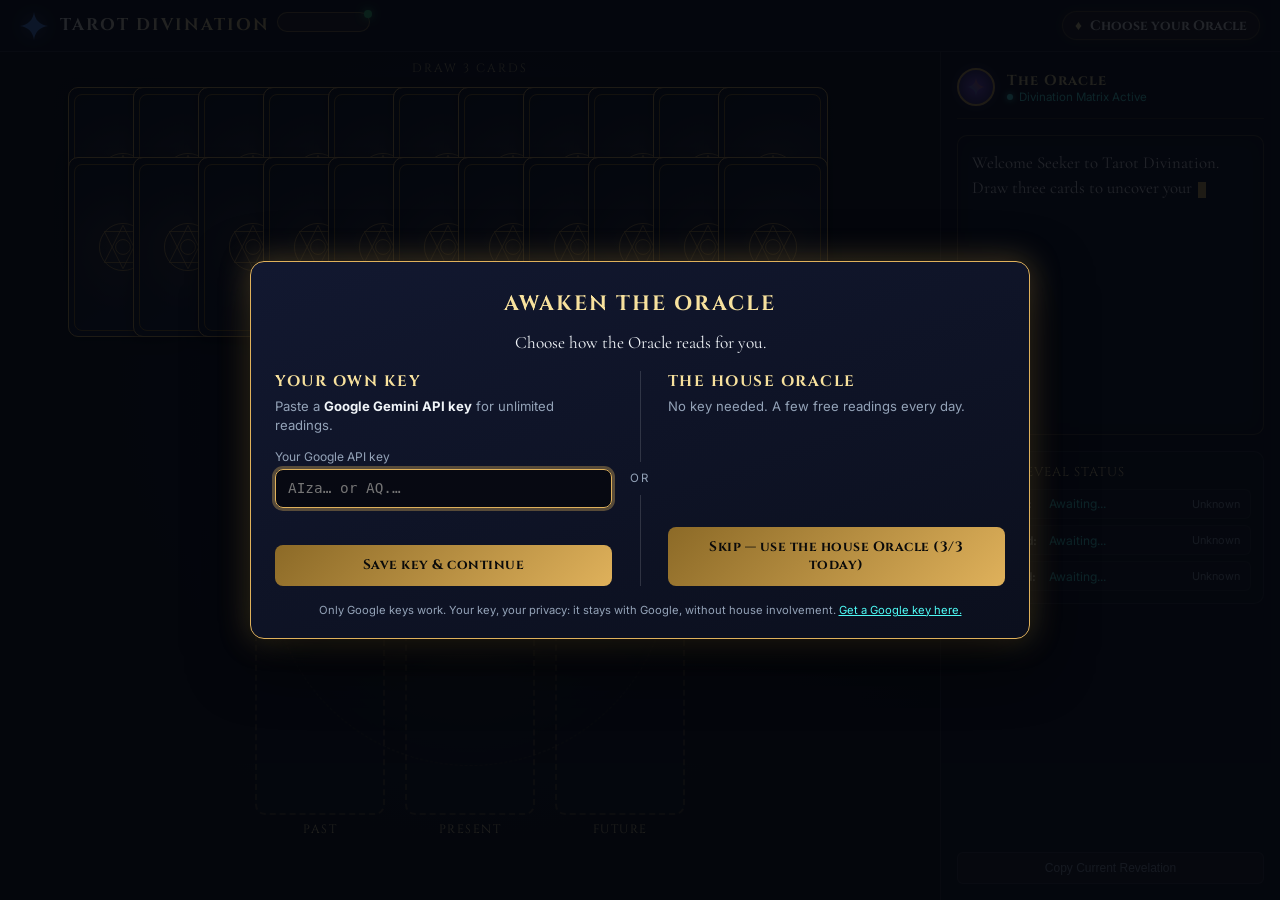
==== commit 786c08bb: "Tarot v0.9.1 beta: Major showcase, What's new, Gemini icons, key window, flip delay, welcome popup n" ====
--- a/tarot/index.html
+++ b/tarot/index.html
@@ -25,10 +25,10 @@
          =================================================================== -->
     <header class="top-header">
       <div class="brand-container">
-        <img id="header-icon" class="brand-icon" src="assets/icon-tarot.png" alt="" width="28" height="28"
+        <img id="header-icon" class="brand-icon" src="assets/icon-tarot.svg" alt="" width="28" height="28"
              onerror="this.style.display='none'; this.nextElementSibling.style.display='flex';">
         <div class="brand-icon" style="display:none;">🔮</div>
-        <h1 class="brand-title">Tarot Divination<sup class="beta-tm" title="Beta version">beta</sup></h1>
+        <h1 class="brand-title">Tarot Divination<button class="version-tag" id="version-tag" type="button" aria-haspopup="dialog" title="What's new">v0.9.1 beta</button></h1>
       </div>
 
       <div id="header-controls" class="header-controls">
@@ -92,7 +92,7 @@
       <aside class="oracle-sidebar">
 
         <div class="oracle-header">
-          <img id="oracle-icon" class="oracle-avatar" src="assets/icon-oracle.png" alt="" width="38" height="38"
+          <img id="oracle-icon" class="oracle-avatar" src="assets/icon-oracle.svg" alt="" width="38" height="38"
                onerror="this.style.display='none'; this.nextElementSibling.style.display='flex';">
           <div class="oracle-avatar" style="display:none;">👁️</div>
           <div class="oracle-speaker-info">
@@ -162,33 +162,42 @@
 
       <h2 id="access-title" class="access-title">Awaken the Oracle</h2>
       <p id="access-reason" class="access-reason" hidden></p>
-      <p class="access-lead">
-        Paste your own <strong>Google Gemini API key</strong> for unlimited readings,
-        or skip and let the house Oracle read for you — a few free readings every day.
-      </p>
-
-      <div id="access-saved-row" class="access-saved" hidden>
-        <span id="access-saved-text"></span>
-        <button id="access-forget-btn" class="access-link" type="button">Remove key</button>
-      </div>
-
-      <label class="access-label" for="access-key-input">Your Google API key</label>
-      <input id="access-key-input" class="access-input" type="password" autocomplete="off"
-             spellcheck="false" placeholder="AIza… or AQ.…" aria-describedby="access-key-msg">
-      <div id="access-key-msg" class="access-msg" role="status"></div>
-
-      <button id="access-save-btn" class="access-btn primary" type="button">Save key &amp; continue</button>
-
-      <div class="access-or"><span>or</span></div>
-
-      <button id="access-skip-btn" class="access-btn" type="button">
-        <span id="access-skip-label">Skip — use the house Oracle</span>
-      </button>
-      <button id="access-local-btn" class="access-link center" type="button" hidden>Play without the AI Oracle (basic readings)</button>
+      <p class="access-lead">Choose how the Oracle reads for you.</p>
+
+      <div class="access-split">
+        <section class="access-col" aria-label="Use your own Google key">
+          <h3 class="access-col-title">Your own key</h3>
+          <p class="access-col-sub">Paste a <strong>Google Gemini API key</strong> for unlimited readings.</p>
+
+          <div id="access-saved-row" class="access-saved" hidden>
+            <span id="access-saved-text"></span>
+            <button id="access-forget-btn" class="access-link" type="button">Remove key</button>
+          </div>
+
+          <label class="access-label" for="access-key-input">Your Google API key</label>
+          <input id="access-key-input" class="access-input" type="password" autocomplete="off"
+                 spellcheck="false" placeholder="AIza… or AQ.…" aria-describedby="access-key-msg">
+          <div id="access-key-msg" class="access-msg" role="status"></div>
+
+          <button id="access-save-btn" class="access-btn primary" type="button">Save key &amp; continue</button>
+        </section>
+
+        <div class="access-or-v" aria-hidden="true"><span>or</span></div>
+
+        <section class="access-col" aria-label="Use the house Oracle">
+          <h3 class="access-col-title">The house Oracle</h3>
+          <p class="access-col-sub">No key needed. A few free readings every day.</p>
+          <div class="access-col-spacer"></div>
+          <button id="access-skip-btn" class="access-btn primary" type="button">
+            <span id="access-skip-label">Skip — use the house Oracle</span>
+          </button>
+          <button id="access-local-btn" class="access-link center" type="button" hidden>Play without the AI Oracle (basic readings)</button>
+        </section>
+      </div>
 
       <p class="access-fine">
-        Only Google keys work. Your key stays in this browser and is sent only to Google.
-        <a href="https://aistudio.google.com/apikey" target="_blank" rel="noopener noreferrer">Get a free key</a>
+        Only Google keys work. Your key, your privacy: it stays with Google, without house involvement.
+        <a href="https://aistudio.google.com/apikey" target="_blank" rel="noopener noreferrer">Get a Google key here.</a>
       </p>
     </div>
   </div>
@@ -233,6 +242,7 @@
   <script src="backend.js"></script>
   <script src="oracle-access.js"></script>
   <script src="mystic-controller.js"></script>
+  <script src="whats-new.js"></script>
   <!-- Debug menu: delete this line (and debug-menu.js) to remove it -->
   <script src="debug-menu.js"></script>
 </body>
--- a/tarot/mystic-theme.css
+++ b/tarot/mystic-theme.css
@@ -1316,3 +1316,257 @@
   color: var(--gold-light, #f6e3b4);
   opacity: .85;
 }
+
+
+/* Cards with finished art already have the title and keywords printed on them:
+   hide the duplicate name, keep a small orientation tag (Upright / Reversed). */
+.has-art .card-title-text { display: none; }
+.has-art .card-title-overlay { background: none; padding: 0.3rem 0.35rem 0 0; top: 0; bottom: auto; text-align: right; pointer-events: none; }
+.has-art .orientation-tag {
+  display: inline-block; padding: 1px 7px; border-radius: 6px;
+  background: rgba(8, 10, 16, 0.82); border: 1px solid rgba(223, 177, 91, 0.35);
+}
+
+
+/* ==========================================================================
+   v0.9.1  Major Arcana showcase (trading-card style) + clean slots + version tag
+   ========================================================================== */
+
+/* the blue "(Upright)/(Reversed)" slot text is no longer created; this keeps old markup hidden too */
+.dock-orientation-label { display: none; }
+
+.tarot-card-3d.hero { --showcase-ms: 3000ms; --showcase-scale: 1.45; }
+
+/* Light rays behind the card */
+.tarot-card-3d.hero::before {
+  content: "";
+  position: absolute;
+  inset: -70%;
+  z-index: -1;
+  pointer-events: none;
+  opacity: 0;
+  background: repeating-conic-gradient(from 0deg,
+    rgba(246, 227, 180, 0) 0deg 9deg,
+    rgba(246, 227, 180, 0.34) 11deg,
+    rgba(246, 227, 180, 0) 14deg);
+  -webkit-mask-image: radial-gradient(circle, #000 14%, transparent 62%);
+          mask-image: radial-gradient(circle, #000 14%, transparent 62%);
+}
+
+.tarot-card-3d.hero.showcase { animation: showcasePop var(--showcase-ms) cubic-bezier(.22, 1, .36, 1) both; z-index: 600; }
+.tarot-card-3d.hero.showcase::before { animation: showcaseRays var(--showcase-ms) ease-in-out both; }
+.tarot-card-3d.hero.showcase .card-inner { animation: showcaseTilt var(--showcase-ms) ease-in-out both; }
+
+/* grow -> hold -> return to the original size */
+@keyframes showcasePop {
+  0%   { scale: 1; }
+  20%  { scale: var(--showcase-scale); }
+  82%  { scale: var(--showcase-scale); }
+  100% { scale: 1; }
+}
+/* gentle 3D tilt while it is shown (starts and ends facing front) */
+@keyframes showcaseTilt {
+  0%   { transform: rotateY(180deg) rotateX(0deg);
+         box-shadow: 0 6px 16px rgba(0, 0, 0, 0.55); }
+  20%  { transform: rotateY(180deg) rotateX(0deg);
+         box-shadow: 0 0 46px rgba(246, 227, 180, 0.75), 0 0 110px rgba(139, 92, 246, 0.45); }
+  38%  { transform: rotateY(166deg) rotateX(5deg); }
+  62%  { transform: rotateY(194deg) rotateX(-4deg);
+         box-shadow: 0 0 46px rgba(246, 227, 180, 0.75), 0 0 110px rgba(139, 92, 246, 0.45); }
+  82%  { transform: rotateY(180deg) rotateX(0deg); }
+  100% { transform: rotateY(180deg) rotateX(0deg);
+         box-shadow: 0 6px 16px rgba(0, 0, 0, 0.55); }
+}
+@keyframes showcaseRays {
+  0%   { opacity: 0; transform: rotate(0deg) scale(.7); }
+  22%  { opacity: .9; }
+  78%  { opacity: .75; }
+  100% { opacity: 0; transform: rotate(40deg) scale(1.1); }
+}
+
+/* Reflective light ray that sweeps across the art, twice */
+.card-shine, .card-holo {
+  position: absolute;
+  inset: 0;
+  pointer-events: none;
+  border-radius: inherit;
+}
+.card-shine {
+  background: linear-gradient(105deg,
+    transparent 36%, rgba(255, 255, 255, 0) 41%,
+    rgba(255, 255, 255, 0.85) 50%,
+    rgba(255, 236, 190, 0) 59%, transparent 64%);
+  background-size: 320% 100%;
+  background-repeat: no-repeat;
+  background-position: 135% 0;
+  mix-blend-mode: screen;
+}
+.card-holo {
+  background: linear-gradient(115deg,
+    rgba(255, 60, 170, 0) 10%, rgba(0, 229, 255, 0.40) 30%,
+    rgba(255, 245, 120, 0.40) 50%, rgba(170, 90, 255, 0.40) 70%, rgba(255, 60, 170, 0) 90%);
+  background-size: 260% 100%;
+  background-position: 120% 0;
+  mix-blend-mode: color-dodge;
+  opacity: 0;
+}
+.tarot-card-3d.hero.showcase .card-shine { animation: showcaseShine var(--showcase-ms) ease-in-out both; }
+.tarot-card-3d.hero.showcase .card-holo  { animation: showcaseHolo  var(--showcase-ms) ease-in-out both; }
+@keyframes showcaseShine {
+  0%, 16%  { background-position: 135% 0; }
+  44%      { background-position: -35% 0; }
+  54%      { background-position: 135% 0; }
+  82%, 100%{ background-position: -35% 0; }
+}
+@keyframes showcaseHolo {
+  0%, 14%  { opacity: 0; background-position: 120% 0; }
+  40%      { opacity: .55; }
+  70%      { opacity: .45; background-position: -20% 0; }
+  100%     { opacity: 0; background-position: -20% 0; }
+}
+
+@media (max-width: 700px) { .tarot-card-3d.hero { --showcase-scale: 1.3; } }
+@media (prefers-reduced-motion: reduce) {
+  .tarot-card-3d.hero.showcase,
+  .tarot-card-3d.hero.showcase::before,
+  .tarot-card-3d.hero.showcase .card-inner,
+  .tarot-card-3d.hero.showcase .card-shine,
+  .tarot-card-3d.hero.showcase .card-holo { animation: none; }
+  .tarot-card-3d.hero.showcase .card-inner { box-shadow: 0 0 40px rgba(246, 227, 180, 0.6); }
+}
+
+/* ---- clickable version tag (replaces the plain "beta" mark) ---- */
+.version-tag {
+  position: relative;
+  top: -0.5em;
+  margin-left: 0.7em;
+  padding: 2px 9px;
+  border: 1px solid rgba(223, 177, 91, 0.55);
+  border-radius: 999px;
+  background: rgba(223, 177, 91, 0.1);
+  color: var(--gold-light, #f6e3b4);
+  font-family: var(--font-tech, inherit);
+  font-size: 0.62rem;
+  font-weight: 800;
+  letter-spacing: 0.1em;
+  text-transform: uppercase;
+  line-height: 1.4;
+  cursor: pointer;
+  transition: background-color .2s ease, box-shadow .2s ease, transform .2s ease;
+}
+.version-tag:hover, .version-tag:focus-visible {
+  background: rgba(223, 177, 91, 0.22);
+  box-shadow: 0 0 14px rgba(223, 177, 91, 0.35);
+  outline: none;
+  transform: translateY(-1px);
+}
+.version-tag.is-new::after {
+  content: "";
+  position: absolute;
+  top: -3px; right: -3px;
+  width: 8px; height: 8px;
+  border-radius: 50%;
+  background: #3ddc84;
+  box-shadow: 0 0 8px #3ddc84;
+}
+
+/* ---- What's new window ---- */
+.wn-overlay {
+  position: fixed; inset: 0; z-index: 1200;
+  display: flex; align-items: center; justify-content: center;
+  padding: 16px;
+  background: rgba(4, 6, 12, 0.78);
+  backdrop-filter: blur(6px);
+  opacity: 0; transition: opacity .2s ease;
+}
+.wn-overlay.open { opacity: 1; }
+.wn-overlay[hidden] { display: none; }
+.wn-panel {
+  width: min(560px, 100%);
+  max-height: min(86vh, 760px);
+  display: flex; flex-direction: column;
+  border: 1px solid rgba(223, 177, 91, 0.4);
+  border-radius: 18px;
+  background: #0d1120;
+  box-shadow: 0 30px 90px rgba(0, 0, 0, 0.7), 0 0 50px rgba(223, 177, 91, 0.12);
+  transform: translateY(10px) scale(.98); transition: transform .25s ease;
+}
+.wn-overlay.open .wn-panel { transform: none; }
+.wn-title {
+  margin: 0; padding: 20px 20px 12px; text-align: center;
+  font-family: var(--font-title); font-size: 1.5rem; letter-spacing: .06em; color: #fff;
+}
+.wn-body { padding: 4px 16px 12px; overflow-y: auto; display: grid; gap: 12px; }
+.wn-ver {
+  border: 1px solid rgba(255, 255, 255, 0.14); border-radius: 14px;
+  background: rgba(255, 255, 255, 0.03); overflow: hidden;
+}
+.wn-ver.current { border-color: rgba(223, 177, 91, 0.75); background: rgba(223, 177, 91, 0.07); }
+.wn-ver-head {
+  width: 100%; display: flex; align-items: center; gap: 10px; flex-wrap: wrap;
+  padding: 14px 16px; border: 0; background: transparent; cursor: pointer; text-align: left;
+  color: #fff; font: inherit;
+}
+.wn-ver-num { font-family: var(--font-title); font-size: 1.15rem; font-weight: 800; }
+.wn-badge {
+  padding: 2px 10px; border-radius: 999px; background: #2fbf6c; color: #fff;
+  font-size: .68rem; font-weight: 800; letter-spacing: .06em; text-transform: uppercase;
+}
+.wn-date { margin-left: auto; color: rgba(255, 255, 255, 0.55); font-size: .8rem; font-weight: 700; }
+.wn-chev { color: rgba(255, 255, 255, 0.55); transition: transform .2s ease; font-size: .8rem; }
+.wn-ver.collapsed .wn-chev { transform: rotate(-90deg); }
+.wn-ver-content { padding: 0 14px 14px; display: grid; gap: 8px; }
+.wn-ver.collapsed .wn-ver-content { display: none; }
+.wn-summary { margin: 0 2px 4px; color: rgba(255, 255, 255, 0.62); font-size: .9rem; font-weight: 600; }
+.wn-group {
+  border-left: 4px solid var(--wn-c, #888); border-radius: 10px; padding: 10px 14px;
+  background: rgba(255, 255, 255, 0.04);
+}
+.wn-group-head { display: flex; align-items: center; gap: 8px; margin-bottom: 6px; }
+.wn-group-label { color: var(--wn-c, #888); font-weight: 800; font-size: .85rem; letter-spacing: .08em; text-transform: uppercase; }
+.wn-count {
+  min-width: 20px; padding: 0 7px; border-radius: 999px; background: var(--wn-c, #888);
+  color: #0d1120; font-size: .7rem; font-weight: 900; text-align: center; line-height: 1.5;
+}
+.wn-list { margin: 0; padding-left: 18px; display: grid; gap: 6px; color: rgba(255, 255, 255, 0.86); font-size: .92rem; line-height: 1.45; }
+.wn-list li::marker { color: var(--wn-c, #888); }
+.wn-list strong { color: #fff; }
+.wn-footer { padding: 12px 16px 18px; display: flex; justify-content: center; border-top: 1px solid rgba(255, 255, 255, 0.08); }
+.wn-close {
+  min-width: 150px; padding: 11px 26px; border: 1px solid rgba(223, 177, 91, 0.8); border-radius: 999px;
+  background: linear-gradient(135deg, rgba(223, 177, 91, 0.3), rgba(139, 92, 246, 0.25));
+  color: #f6e3b4; font-family: var(--font-title); font-size: .95rem; font-weight: 800; letter-spacing: .06em; cursor: pointer;
+  transition: transform .15s ease, box-shadow .15s ease;
+}
+.wn-close:hover, .wn-close:focus-visible { transform: translateY(-1px); box-shadow: 0 0 24px rgba(223, 177, 91, 0.4); outline: none; }
+@media (prefers-reduced-motion: reduce) { .wn-overlay, .wn-panel, .wn-chev { transition: none; } }
+
+/* ---- v0.9.1: Gemini icons (flat logo in the header, colourful one on the Oracle) ---- */
+img.brand-icon { background: none; border-radius: 0; box-shadow: none; filter: drop-shadow(0 0 8px rgba(79, 141, 247, 0.55)); }
+img.oracle-avatar { box-sizing: border-box; padding: 8px; object-fit: contain; }
+
+/* ---- v0.9.1: Oracle access window, two choices side by side with a middle "OR" ---- */
+.access-card { max-width: 780px; }
+.access-lead { margin-bottom: 1rem; }
+.access-split { display: grid; grid-template-columns: 1fr auto 1fr; gap: 0 1.1rem; align-items: stretch; }
+.access-col { display: flex; flex-direction: column; min-width: 0; }
+.access-col-title {
+  font-family: var(--font-title); font-size: 0.95rem; letter-spacing: 1.5px; text-transform: uppercase;
+  color: var(--gold-light); margin: 0 0 0.3rem;
+}
+.access-col-sub { font-size: 0.82rem; line-height: 1.45; color: var(--text-muted); margin: 0 0 0.9rem; }
+.access-col-sub strong { color: var(--text-main); }
+.access-col-spacer { flex: 1; min-height: 0.5rem; }
+.access-col .access-msg { margin-bottom: 0.7rem; }
+.access-col > .access-btn { margin-top: auto; }
+.access-or-v { display: flex; flex-direction: column; align-items: center; gap: 0.6rem; color: var(--text-muted);
+  font-size: 0.72rem; letter-spacing: 2px; text-transform: uppercase; }
+.access-or-v::before, .access-or-v::after { content: ''; flex: 1; width: 1px; background: rgba(255, 255, 255, 0.14); }
+@media (max-width: 640px) {
+  .access-card { max-width: 440px; }
+  .access-split { grid-template-columns: 1fr; gap: 0; }
+  .access-or-v { flex-direction: row; margin: 1rem 0; }
+  .access-or-v::before, .access-or-v::after { width: auto; height: 1px; }
+  .access-col-spacer { display: none; }
+}
+.wn-body { grid-auto-rows: max-content; align-content: start; }
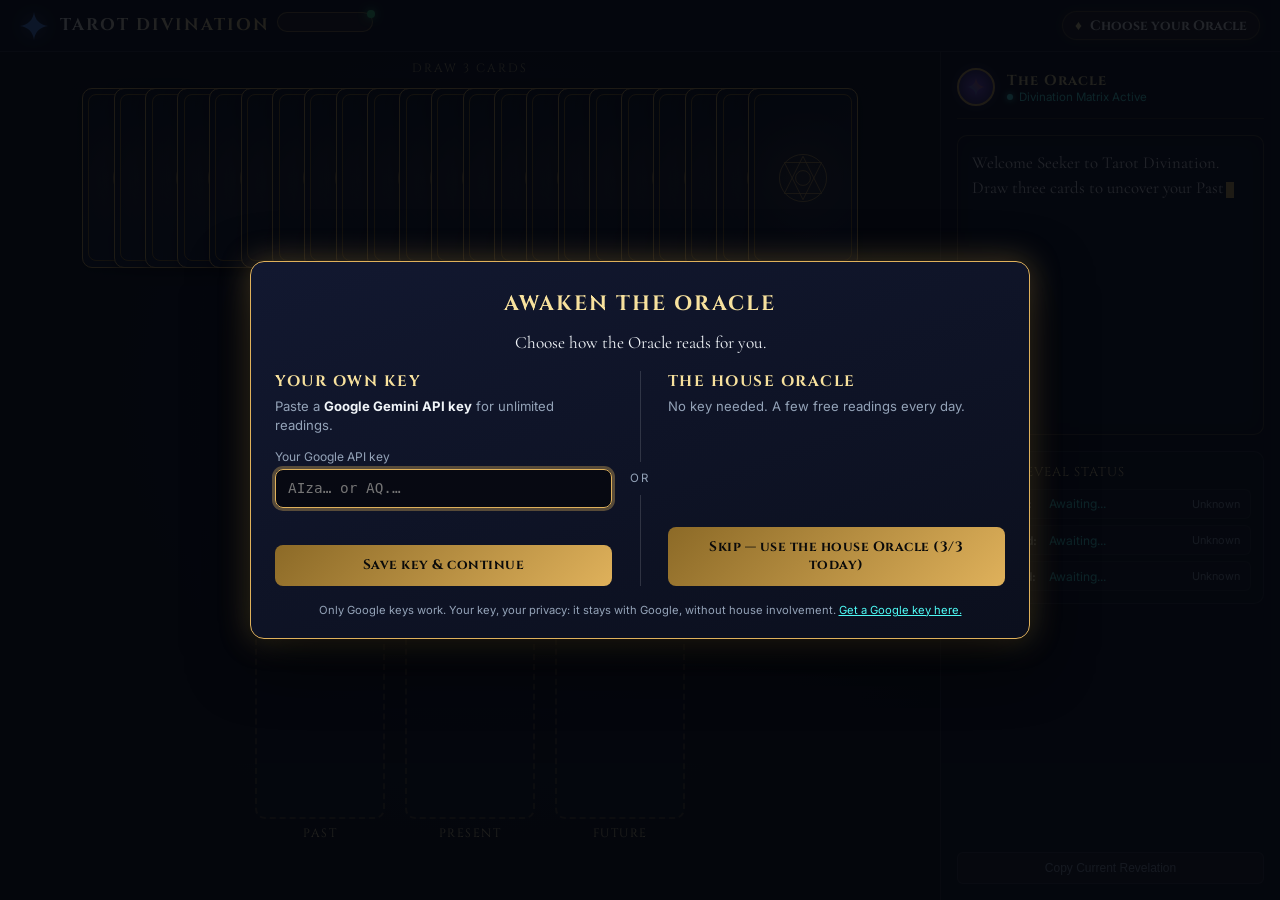
==== commit 1e9b7f90: "Tarot v0.9.2 beta: fixed positions, steady deck and dock, phone layout" ====
--- a/tarot/index.html
+++ b/tarot/index.html
@@ -28,7 +28,7 @@
         <img id="header-icon" class="brand-icon" src="assets/icon-tarot.svg" alt="" width="28" height="28"
              onerror="this.style.display='none'; this.nextElementSibling.style.display='flex';">
         <div class="brand-icon" style="display:none;">🔮</div>
-        <h1 class="brand-title">Tarot Divination<button class="version-tag" id="version-tag" type="button" aria-haspopup="dialog" title="What's new">v0.9.1 beta</button></h1>
+        <h1 class="brand-title">Tarot Divination<button class="version-tag" id="version-tag" type="button" aria-haspopup="dialog" title="What's new">v0.9.2 beta</button></h1>
       </div>
 
       <div id="header-controls" class="header-controls">
--- a/tarot/mystic-theme.css
+++ b/tarot/mystic-theme.css
@@ -32,6 +32,7 @@
   --card-height: 180px;
   --card-radius: 10px;
   --header-height: 52px;
+  --deck-zone-h: 118px;
 
   /* Card sizes: hero = the card being revealed, dock = card resting in its slot */
   --hero-h: clamp(220px, 34vh, 340px);
@@ -221,25 +222,50 @@
 @media (max-width: 1024px) {
   .main-layout {
     grid-template-columns: 1fr;
-    grid-template-rows: 1fr auto;
+    grid-template-rows: auto auto;
     height: auto;
-    overflow-y: auto;
+    overflow: visible;
   }
+  .game-stage-container {
+    height: min(calc(100svh - var(--header-height)), 760px);
+    min-height: 600px;
+  }
+}
+
+@media (max-width: 700px) {
+  :root {
+    --card-width: 78px;
+    --card-height: 128px;
+    --deck-zone-h: 100px;
+    --dock-w: 80px;
+    --dock-h: 130px;
+    --hero-h: clamp(200px, 30svh, 260px);
+  }
+  .dock-slots-container { gap: 0.6rem; }
+  .dock-slot { width: calc((100vw - 2.2rem) / 3); max-width: 112px; height: auto; aspect-ratio: 1 / 1.6; }
+  .dock-slot .tarot-card-3d.docked { width: 100%; height: 100%; }
+  .game-stage-container { height: auto; min-height: 560px; grid-template-rows: var(--deck-zone-h) minmax(260px, 1fr) auto; }
+  .brand-title { font-size: .8rem; letter-spacing: 1px; white-space: nowrap; }
+  #header-controls #access-badge-text { font-size: .72rem; }
+  #debug-menu-btn, .debug-btn, .dbg-toggle { display: none; }
 }
 
 /* Left Column: Game Canvas & Altar */
 .game-stage-container {
   display: grid;
-  grid-template-rows: auto 1fr auto;
+  grid-template-rows: var(--deck-zone-h) minmax(0, 1fr) auto;
   grid-template-areas:
     "deck"
     "playground"
     "dock";
+  height: 100%;
+  min-height: 0;
   padding: 0;
   position: relative;
   overflow: hidden;
   background: radial-gradient(circle at 50% 40%, rgba(30, 36, 64, 0.4) 0%, rgba(8, 10, 16, 0.9) 80%);
   contain: layout paint;
+  overscroll-behavior: contain;
 }
 
 /* Reveal spotlight: dim the deck + dock with opacity (compositor-only).
@@ -261,6 +287,8 @@
   gap: 0.35rem;
   z-index: 10;
   padding-top: 0.5rem;
+  height: var(--deck-zone-h);
+  overflow: visible;
 }
 
 .deck-section-title {
@@ -278,17 +306,22 @@
   padding: 0.35rem 0.75rem;
   width: 100%;
   max-width: 800px;
-  flex-wrap: wrap;
+  container-type: inline-size;
+  flex-wrap: nowrap;
+  height: 90px;
 }
 
 .deck-card-wrapper {
-  margin-left: -45px;
-  margin-bottom: -110px;
+  --step: clamp(14px, calc((100cqw - var(--card-width)) / 21), 65px);
+  margin-left: calc(var(--step) - var(--card-width));
+  margin-bottom: 0;
+  flex: 0 0 var(--card-width);
   transition: transform 0.3s cubic-bezier(0.175, 0.885, 0.32, 1.275), opacity 0.3s ease;
   cursor: pointer;
   position: relative;
   outline: none;
 }
+.deck-card-wrapper:first-child { margin-left: 0; }
 
 .deck-card-wrapper:hover,
 .deck-card-wrapper:focus-visible {
@@ -398,15 +431,16 @@
 
 /* Timeline Dock (Past, Present, Future) */
 .timeline-dock-section {
-  position: absolute;
-  bottom: 10%;
-  left: 50%;
-  transform: translateX(-50%);
+  grid-area: dock;
+  position: static;
+  transform: none;
+  justify-self: center;
   display: flex;
   flex-direction: column;
   align-items: center;
   gap: 0.5rem;
   z-index: 10;
+  padding: 0 0.75rem 0.5rem;
 }
 
 .dock-slots-container {
@@ -463,10 +497,10 @@
 }
 
 .reset-spread-btn {
-  position: absolute;
-  top: 35%;
-  left: 50%;
-  transform: translate(-50%, -50%);
+  position: static;
+  transform: none;
+  margin: 1.6rem auto 0;
+  visibility: hidden;
   background: rgba(223, 177, 91, 0.15);
   border: 1px solid var(--gold-main);
   color: var(--gold-light);
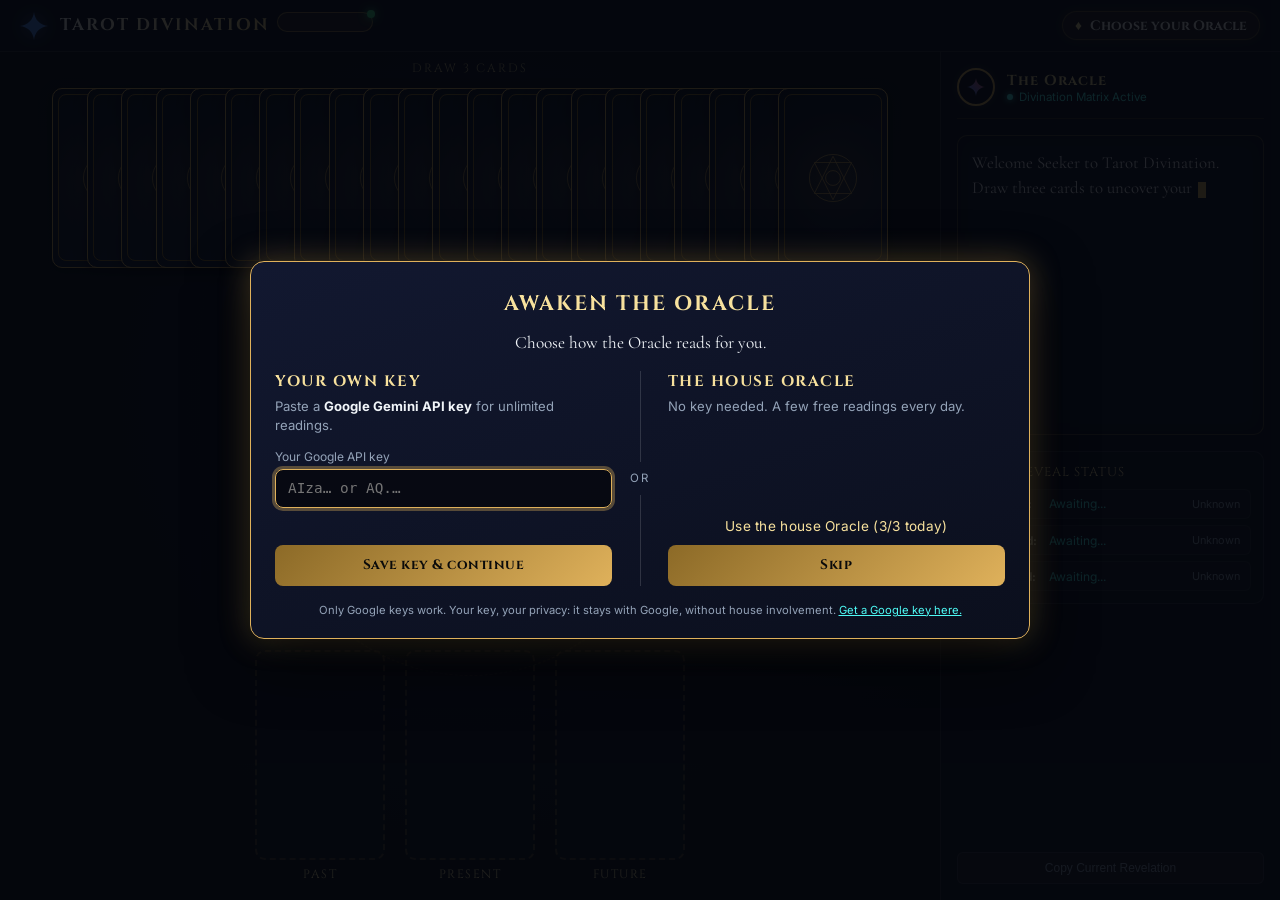
==== commit f8f0cba8: "Tarot v0.9.2: fixed-zone layout, centred Reset, phone fit, neutral Oracle icon" ====
--- a/tarot/index.html
+++ b/tarot/index.html
@@ -188,12 +188,12 @@
           <h3 class="access-col-title">The house Oracle</h3>
           <p class="access-col-sub">No key needed. A few free readings every day.</p>
           <div class="access-col-spacer"></div>
-          <button id="access-skip-btn" class="access-btn primary" type="button">
-            <span id="access-skip-label">Skip — use the house Oracle</span>
-          </button>
-          <button id="access-local-btn" class="access-link center" type="button" hidden>Play without the AI Oracle (basic readings)</button>
+          <p id="access-skip-info" class="access-skip-info"></p>
+          <button id="access-skip-btn" class="access-btn primary" type="button">Skip</button>
         </section>
       </div>
+
+      <button id="access-local-btn" class="access-link center" type="button" hidden>Play without the AI Oracle (basic readings)</button>
 
       <p class="access-fine">
         Only Google keys work. Your key, your privacy: it stays with Google, without house involvement.
--- a/tarot/mystic-theme.css
+++ b/tarot/mystic-theme.css
@@ -32,7 +32,6 @@
   --card-height: 180px;
   --card-radius: 10px;
   --header-height: 52px;
-  --deck-zone-h: 118px;
 
   /* Card sizes: hero = the card being revealed, dock = card resting in its slot */
   --hero-h: clamp(220px, 34vh, 340px);
@@ -222,50 +221,25 @@
 @media (max-width: 1024px) {
   .main-layout {
     grid-template-columns: 1fr;
-    grid-template-rows: auto auto;
+    grid-template-rows: 1fr auto;
     height: auto;
-    overflow: visible;
+    overflow-y: auto;
   }
-  .game-stage-container {
-    height: min(calc(100svh - var(--header-height)), 760px);
-    min-height: 600px;
-  }
-}
-
-@media (max-width: 700px) {
-  :root {
-    --card-width: 78px;
-    --card-height: 128px;
-    --deck-zone-h: 100px;
-    --dock-w: 80px;
-    --dock-h: 130px;
-    --hero-h: clamp(200px, 30svh, 260px);
-  }
-  .dock-slots-container { gap: 0.6rem; }
-  .dock-slot { width: calc((100vw - 2.2rem) / 3); max-width: 112px; height: auto; aspect-ratio: 1 / 1.6; }
-  .dock-slot .tarot-card-3d.docked { width: 100%; height: 100%; }
-  .game-stage-container { height: auto; min-height: 560px; grid-template-rows: var(--deck-zone-h) minmax(260px, 1fr) auto; }
-  .brand-title { font-size: .8rem; letter-spacing: 1px; white-space: nowrap; }
-  #header-controls #access-badge-text { font-size: .72rem; }
-  #debug-menu-btn, .debug-btn, .dbg-toggle { display: none; }
 }
 
 /* Left Column: Game Canvas & Altar */
 .game-stage-container {
   display: grid;
-  grid-template-rows: var(--deck-zone-h) minmax(0, 1fr) auto;
+  grid-template-rows: auto 1fr auto;
   grid-template-areas:
     "deck"
     "playground"
     "dock";
-  height: 100%;
-  min-height: 0;
   padding: 0;
   position: relative;
   overflow: hidden;
   background: radial-gradient(circle at 50% 40%, rgba(30, 36, 64, 0.4) 0%, rgba(8, 10, 16, 0.9) 80%);
   contain: layout paint;
-  overscroll-behavior: contain;
 }
 
 /* Reveal spotlight: dim the deck + dock with opacity (compositor-only).
@@ -287,8 +261,6 @@
   gap: 0.35rem;
   z-index: 10;
   padding-top: 0.5rem;
-  height: var(--deck-zone-h);
-  overflow: visible;
 }
 
 .deck-section-title {
@@ -306,22 +278,17 @@
   padding: 0.35rem 0.75rem;
   width: 100%;
   max-width: 800px;
-  container-type: inline-size;
-  flex-wrap: nowrap;
-  height: 90px;
+  flex-wrap: wrap;
 }
 
 .deck-card-wrapper {
-  --step: clamp(14px, calc((100cqw - var(--card-width)) / 21), 65px);
-  margin-left: calc(var(--step) - var(--card-width));
-  margin-bottom: 0;
-  flex: 0 0 var(--card-width);
+  margin-left: -45px;
+  margin-bottom: -110px;
   transition: transform 0.3s cubic-bezier(0.175, 0.885, 0.32, 1.275), opacity 0.3s ease;
   cursor: pointer;
   position: relative;
   outline: none;
 }
-.deck-card-wrapper:first-child { margin-left: 0; }
 
 .deck-card-wrapper:hover,
 .deck-card-wrapper:focus-visible {
@@ -431,16 +398,15 @@
 
 /* Timeline Dock (Past, Present, Future) */
 .timeline-dock-section {
-  grid-area: dock;
-  position: static;
-  transform: none;
-  justify-self: center;
+  position: absolute;
+  bottom: 10%;
+  left: 50%;
+  transform: translateX(-50%);
   display: flex;
   flex-direction: column;
   align-items: center;
   gap: 0.5rem;
   z-index: 10;
-  padding: 0 0.75rem 0.5rem;
 }
 
 .dock-slots-container {
@@ -497,10 +463,10 @@
 }
 
 .reset-spread-btn {
-  position: static;
-  transform: none;
-  margin: 1.6rem auto 0;
-  visibility: hidden;
+  position: absolute;
+  top: 35%;
+  left: 50%;
+  transform: translate(-50%, -50%);
   background: rgba(223, 177, 91, 0.15);
   border: 1px solid var(--gold-main);
   color: var(--gold-light);
@@ -1604,3 +1570,139 @@
   .access-col-spacer { display: none; }
 }
 .wn-body { grid-auto-rows: max-content; align-content: start; }
+
+/* ==========================================================================
+   v0.9.2 LAYOUT  (replaces the earlier stage rules; later rules win)
+   Zones inside the game stage never move:  [ deck ][ free space ][ dock ]
+   - dock is in the flow and scaled with --ds (so it fits any screen)
+   - hero card + description bubble live on a full-stage overlay
+   - Reset sits in the middle of the free space
+   ========================================================================== */
+:root {
+  --ds-h: 1;                    /* dock scale from screen height (desktop) */
+  --ds-w: 1;                    /* dock scale from screen width (phones)   */
+  --ds: min(var(--ds-h), var(--ds-w));
+  --dk-w: 110px;                /* deck card size */
+  --dk-h: 180px;
+  --deck-zone-h: calc(var(--dk-h) + 58px);
+  --dock-zone-h: calc(210px * var(--ds) + 40px);
+}
+@media (min-width: 1025px) and (max-height: 800px) { :root { --ds-h: .85; --dk-w: 92px; --dk-h: 150px; } }
+@media (min-width: 1025px) and (max-height: 700px) { :root { --ds-h: .72; --dk-w: 78px; --dk-h: 128px; } }
+@media (min-width: 1025px) and (max-height: 600px) { :root { --ds-h: .6;  --dk-w: 66px; --dk-h: 108px; } }
+@media (max-width: 700px) { :root { --ds-w: .78; --dk-w: 84px; --dk-h: 138px; } }
+@media (max-width: 360px) { :root { --ds-w: .7; } }
+
+.main-layout { height: calc(100vh - var(--header-height)); height: calc(100dvh - var(--header-height)); }
+@media (min-width: 1025px) {
+  .main-layout { grid-template-rows: minmax(0, 1fr); flex: 0 0 auto; max-height: calc(100vh - var(--header-height)); max-height: calc(100dvh - var(--header-height)); }
+  .game-stage-container { max-height: 100%; }
+  .oracle-sidebar { min-height: 0; }
+}
+
+.game-stage-container {
+  display: grid;
+  grid-template-rows: var(--deck-zone-h) minmax(0, 1fr) var(--dock-zone-h);
+  grid-template-areas: "deck" "free" "dock";
+  height: 100%;
+  min-height: 0;
+  overscroll-behavior: contain;
+}
+
+/* deck: one row, never wraps, overlap shrinks to fit the width */
+.deck-reservoir-section { grid-area: deck; height: var(--deck-zone-h); box-sizing: border-box; }
+.deck-reservoir-grid {
+  container-type: inline-size;
+  flex-wrap: nowrap;
+  height: calc(var(--dk-h) + 0.35rem);
+  max-width: 860px;
+  padding: 0.35rem 0.75rem 0;
+  box-sizing: border-box;
+}
+.deck-card-wrapper {
+  --step: clamp(10px, calc((100cqw - var(--dk-w)) / 21), calc(var(--dk-w) * 0.6));
+  flex: 0 0 var(--dk-w);
+  margin: 0 0 0 calc(var(--step) - var(--dk-w));
+}
+.deck-card-wrapper:first-child { margin-left: 0; }
+.deck-card { width: var(--dk-w); height: var(--dk-h); }
+
+/* dock: in the flow, scaled as one piece */
+.timeline-dock-section {
+  grid-area: dock;
+  position: relative;
+  bottom: auto; left: auto;
+  transform: none;
+  justify-self: center;
+  width: calc(430px * var(--ds));
+  height: var(--dock-zone-h);
+  display: block;
+}
+.dock-slots-container {
+  position: absolute;
+  top: 0; left: 50%;
+  width: 430px;
+  gap: 20px;
+  transform: translateX(-50%) scale(var(--ds));
+  transform-origin: top center;
+}
+
+/* full-stage overlay: hero card, aura, description bubble */
+.playground-stage {
+  position: absolute;
+  inset: 0;
+  grid-area: auto;
+  margin: 0;
+  pointer-events: none;
+}
+.card-desc-bubble { bottom: 12px; max-width: min(420px, 92%); }
+
+/* Reset: middle of the free space between deck and dock */
+.reset-spread-btn {
+  pointer-events: auto;
+  top: calc(var(--deck-zone-h) + (100% - var(--deck-zone-h) - var(--dock-zone-h)) / 2);
+}
+
+/* tablet + phone: stage has a definite height, the Oracle panel sits below and the page scrolls */
+@media (max-width: 1024px) {
+  .main-layout { grid-template-columns: 1fr; grid-template-rows: auto auto; height: auto; overflow: visible; }
+  .game-stage-container {
+    height: clamp(560px, calc(100vh - var(--header-height) - 140px), 700px);
+    height: clamp(560px, calc(100dvh - var(--header-height) - 140px), 700px);
+  }
+}
+
+/* phone header: keep it on one row */
+@media (max-width: 700px) {
+  .top-header { padding: 0 0.7rem; }
+  .brand-container { gap: 0.45rem; min-width: 0; }
+  .brand-title { font-size: 0.72rem; letter-spacing: 1px; white-space: nowrap; }
+  .version-tag { font-size: 0.52rem; padding: 1px 6px; margin-left: 0.4em; }
+  .chance-badge { padding: 0.3rem 0.55rem; font-size: 0.68rem; white-space: nowrap; }
+}
+
+/* v0.9.2: Oracle avatar, no purple: neutral dark disc, gold ring, soft white glow */
+.oracle-avatar { background: #0b0f1d; box-shadow: 0 0 10px rgba(255, 255, 255, 0.12); }
+img.oracle-avatar { background: #0b0f1d; }
+
+@media (max-width: 520px) {
+  .dbg-toggle { display: none !important; }
+  .brand-icon { width: 22px; height: 22px; }
+  .brand-title { font-size: 0.62rem; letter-spacing: 0.5px; }
+  .version-tag { top: -0.3em; font-size: 0.48rem; padding: 1px 5px; margin-left: 0.3em; }
+  .chance-badge { font-size: 0.62rem; padding: 0.25rem 0.45rem; gap: 0.3rem; }
+}
+@media (max-width: 520px) {
+  #access-badge-icon { display: none; }
+  .brand-container { gap: 0.3rem; }
+  .brand-title { letter-spacing: 0; }
+  .top-header { padding: 0 0.5rem; }
+}
+
+/* v0.9.2: key window. Skip is just "SKIP"; its info sits above it; the basic-readings link sits below both columns */
+.access-skip-info { margin: 0 0 0.7rem; text-align: center; font-size: 0.85rem; color: var(--gold-light); letter-spacing: 0.3px; }
+.access-col-spacer { flex: 1; }
+.access-col > .access-btn { margin-top: 0; }
+.access-split { align-items: stretch; }
+.access-card > .access-link.center { margin: 1rem auto 0; }
+@media (max-width: 640px) { .access-skip-info { text-align: left; } }
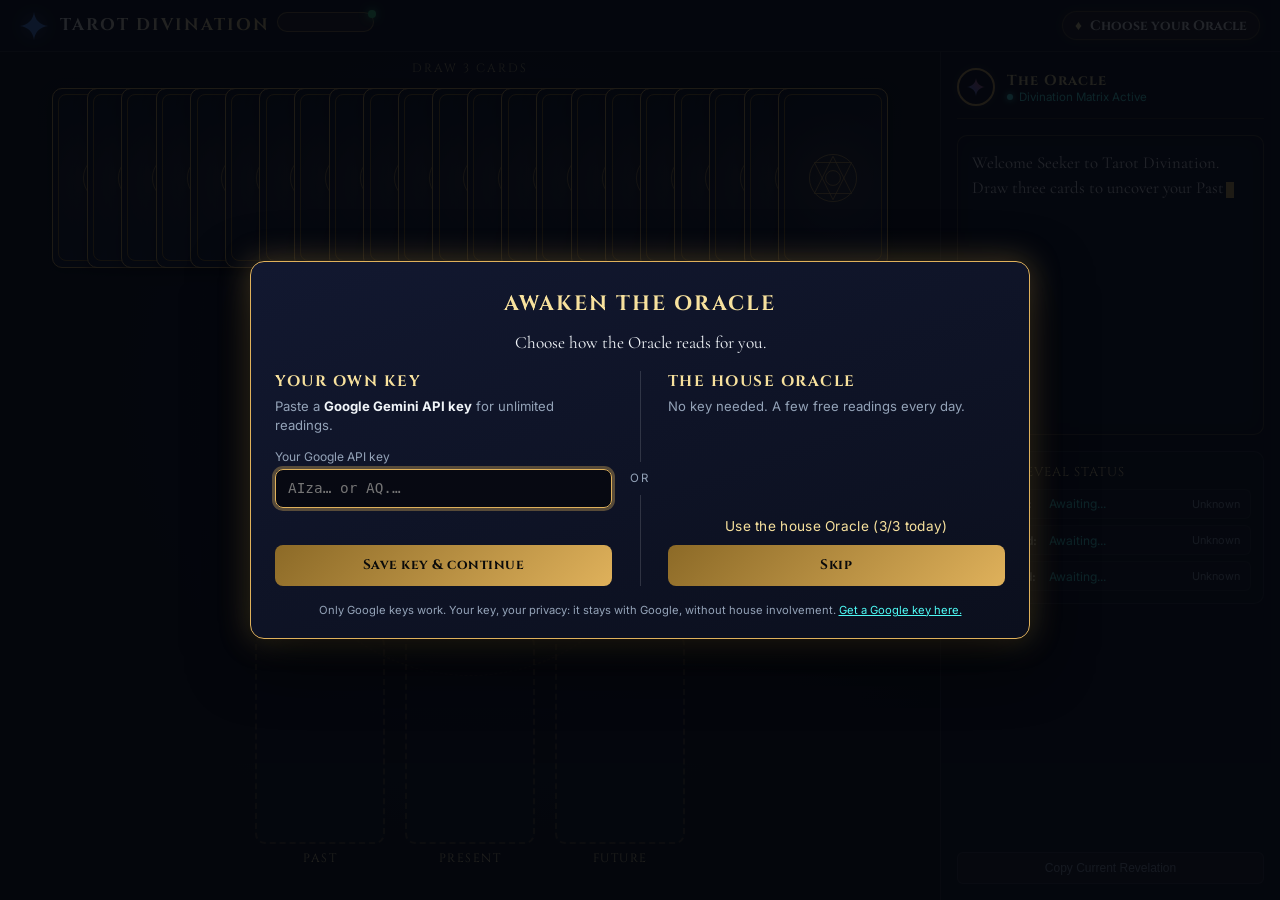
==== commit c95a22e2: "feat(tarot): add English voice playback" ====
--- a/tarot/index.html
+++ b/tarot/index.html
@@ -28,7 +28,7 @@
         <img id="header-icon" class="brand-icon" src="assets/icon-tarot.svg" alt="" width="28" height="28"
              onerror="this.style.display='none'; this.nextElementSibling.style.display='flex';">
         <div class="brand-icon" style="display:none;">🔮</div>
-        <h1 class="brand-title">Tarot Divination<button class="version-tag" id="version-tag" type="button" aria-haspopup="dialog" title="What's new">v0.9.2 beta</button></h1>
+        <h1 class="brand-title">Tarot Divination<button class="version-tag" id="version-tag" type="button" aria-haspopup="dialog" title="What's new">v0.9.3 beta</button></h1>
       </div>
 
       <div id="header-controls" class="header-controls">
--- a/tarot/mystic-theme.css
+++ b/tarot/mystic-theme.css
@@ -36,8 +36,8 @@
   /* Card sizes: hero = the card being revealed, dock = card resting in its slot */
   --hero-h: clamp(220px, 34vh, 340px);
   --hero-w: calc(var(--hero-h) * 0.611);
-  --dock-w: 94px;
-  --dock-h: 153px;
+  --dock-w: 116px;
+  --dock-h: 189px;
 
   /* Card-back ornament as one shared image (was an inline <svg> + drop-shadow per card) */
   --card-back-art: url("data:image/svg+xml;utf8,%3Csvg xmlns='http://www.w3.org/2000/svg' viewBox='0 0 100 100' fill='none' stroke='%23dfb15b' stroke-width='1.2'%3E%3Ccircle cx='50' cy='50' r='38'/%3E%3Cpolygon points='50,15 80,75 20,75'/%3E%3Cpolygon points='50,85 80,25 20,25'/%3E%3Ccircle cx='50' cy='50' r='12'/%3E%3C/svg%3E");
@@ -424,8 +424,8 @@
   display: flex;
   flex-direction: column;
   align-items: center;
-  justify-content: flex-start;
-  padding-top: 0.5rem;
+  justify-content: center;
+  padding: 0;
   position: relative;
   transition: border-color 0.3s ease, background-color 0.3s ease, box-shadow 0.3s ease;
   overflow: visible;
@@ -1337,24 +1337,7 @@
 
 .tarot-card-3d.hero { --showcase-ms: 3000ms; --showcase-scale: 1.45; }
 
-/* Light rays behind the card */
-.tarot-card-3d.hero::before {
-  content: "";
-  position: absolute;
-  inset: -70%;
-  z-index: -1;
-  pointer-events: none;
-  opacity: 0;
-  background: repeating-conic-gradient(from 0deg,
-    rgba(246, 227, 180, 0) 0deg 9deg,
-    rgba(246, 227, 180, 0.34) 11deg,
-    rgba(246, 227, 180, 0) 14deg);
-  -webkit-mask-image: radial-gradient(circle, #000 14%, transparent 62%);
-          mask-image: radial-gradient(circle, #000 14%, transparent 62%);
-}
-
 .tarot-card-3d.hero.showcase { animation: showcasePop var(--showcase-ms) cubic-bezier(.22, 1, .36, 1) both; z-index: 600; }
-.tarot-card-3d.hero.showcase::before { animation: showcaseRays var(--showcase-ms) ease-in-out both; }
 .tarot-card-3d.hero.showcase .card-inner { animation: showcaseTilt var(--showcase-ms) ease-in-out both; }
 
 /* grow -> hold -> return to the original size */
@@ -1369,21 +1352,14 @@
   0%   { transform: rotateY(180deg) rotateX(0deg);
          box-shadow: 0 6px 16px rgba(0, 0, 0, 0.55); }
   20%  { transform: rotateY(180deg) rotateX(0deg);
-         box-shadow: 0 0 46px rgba(246, 227, 180, 0.75), 0 0 110px rgba(139, 92, 246, 0.45); }
+         box-shadow: 0 0 26px rgba(246, 227, 180, 0.35); }
   38%  { transform: rotateY(166deg) rotateX(5deg); }
   62%  { transform: rotateY(194deg) rotateX(-4deg);
-         box-shadow: 0 0 46px rgba(246, 227, 180, 0.75), 0 0 110px rgba(139, 92, 246, 0.45); }
+         box-shadow: 0 0 26px rgba(246, 227, 180, 0.35); }
   82%  { transform: rotateY(180deg) rotateX(0deg); }
   100% { transform: rotateY(180deg) rotateX(0deg);
          box-shadow: 0 6px 16px rgba(0, 0, 0, 0.55); }
 }
-@keyframes showcaseRays {
-  0%   { opacity: 0; transform: rotate(0deg) scale(.7); }
-  22%  { opacity: .9; }
-  78%  { opacity: .75; }
-  100% { opacity: 0; transform: rotate(40deg) scale(1.1); }
-}
-
 /* Reflective light ray that sweeps across the art, twice */
 .card-shine, .card-holo {
   position: absolute;
@@ -1706,3 +1682,9 @@
 .access-split { align-items: stretch; }
 .access-card > .access-link.center { margin: 1rem auto 0; }
 @media (max-width: 640px) { .access-skip-info { text-align: left; } }
+
+/* v0.9.2: Upright / Reversed lives under the slot name (PAST / PRESENT / FUTURE), not on the card */
+.orientation-tag, .has-art .orientation-tag { display: none !important; }
+.slot-label { display: flex; flex-direction: column; align-items: center; gap: 2px; white-space: nowrap; }
+.slot-orient { font-family: var(--font-tech); font-size: 0.62rem; letter-spacing: 1.2px; color: var(--text-muted); font-weight: 600; }
+:root { --dock-zone-h: calc(210px * var(--ds) + 56px); }
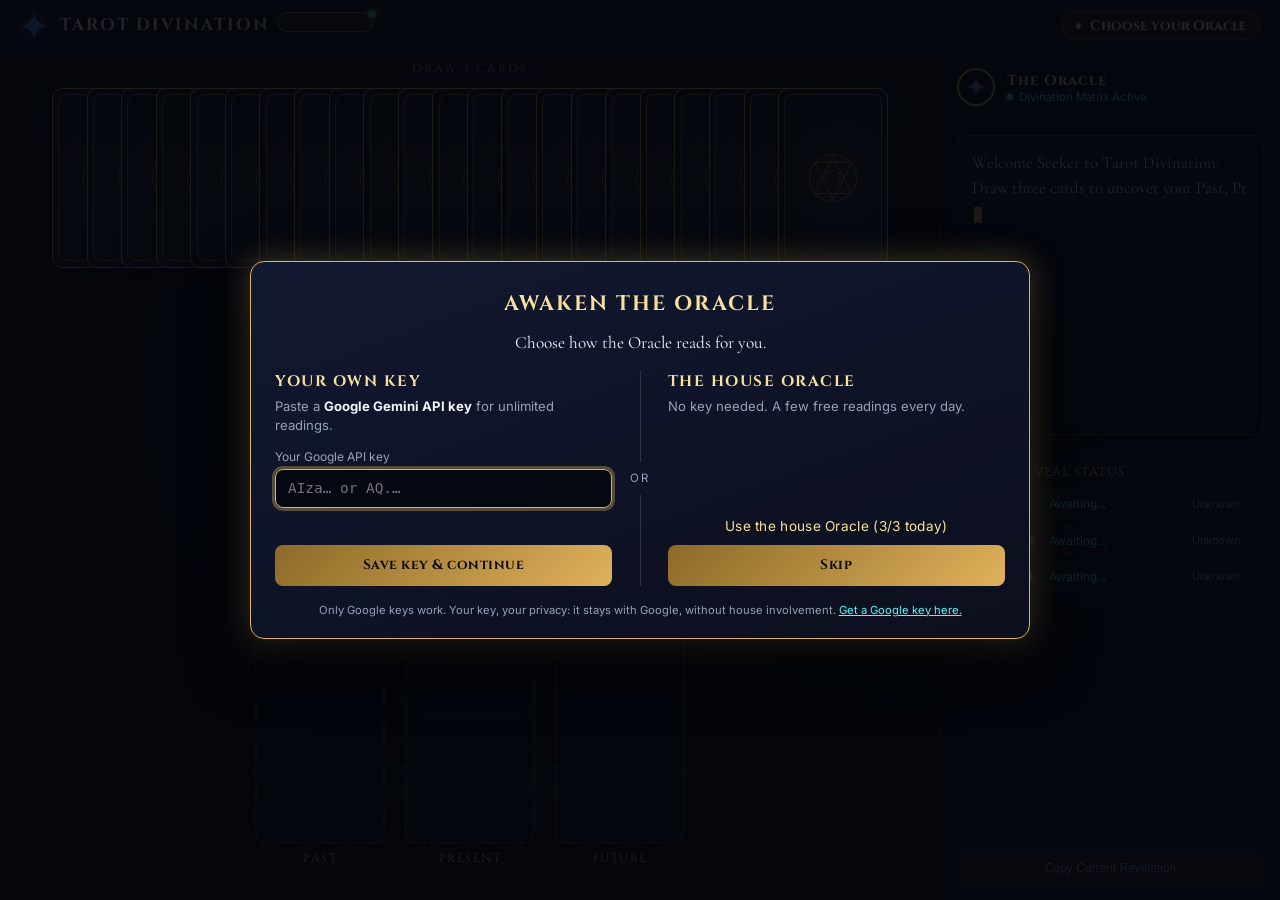
==== commit 7729bc4d: "feat(tarot): clarify voice routing in v0.9.4" ====
--- a/tarot/index.html
+++ b/tarot/index.html
@@ -28,7 +28,7 @@
         <img id="header-icon" class="brand-icon" src="assets/icon-tarot.svg" alt="" width="28" height="28"
              onerror="this.style.display='none'; this.nextElementSibling.style.display='flex';">
         <div class="brand-icon" style="display:none;">🔮</div>
-        <h1 class="brand-title">Tarot Divination<button class="version-tag" id="version-tag" type="button" aria-haspopup="dialog" title="What's new">v0.9.3 beta</button></h1>
+        <h1 class="brand-title">Tarot Divination<button class="version-tag" id="version-tag" type="button" aria-haspopup="dialog" title="What's new">v0.9.4 beta</button></h1>
       </div>
 
       <div id="header-controls" class="header-controls">
